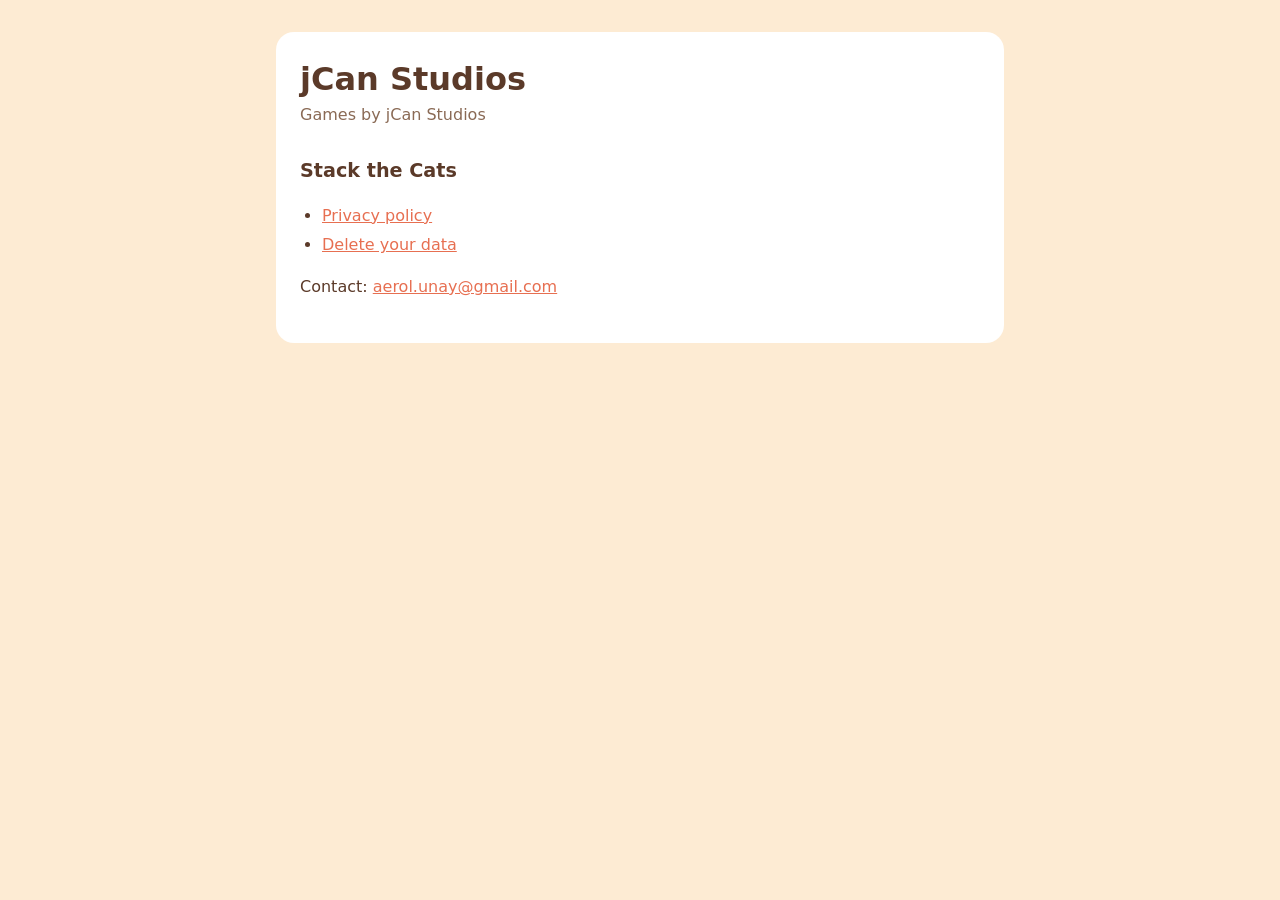
==== index.html @ b108751d "Stack the Cats privacy policy and data deletion pages" ====
<!doctype html>
<html lang="en">
<head>
  <meta charset="utf-8">
  <meta name="viewport" content="width=device-width, initial-scale=1">
  <title>jCan Studios</title>
  <link rel="stylesheet" href="stack-the-cats/style.css">
</head>
<body>
<main>
<div class="card">
  <h1>jCan Studios</h1>
  <p class="updated">Games by jCan Studios</p>
  <h2>Stack the Cats</h2>
  <ul>
    <li><a href="stack-the-cats/privacy.html">Privacy policy</a></li>
    <li><a href="stack-the-cats/delete-data.html">Delete your data</a></li>
  </ul>
  <p>Contact: <a href="mailto:aerol.unay@gmail.com">aerol.unay@gmail.com</a></p>
</div>
</main>
</body>
</html>
---- stack-the-cats/style.css ----
:root {
  --bg: #fdebd3;
  --card: #ffffff;
  --ink: #5b3a29;
  --muted: #8a6a55;
  --accent: #e76f51;
}

* {
  box-sizing: border-box;
}

body {
  margin: 0;
  background: var(--bg);
  color: var(--ink);
  font-family: system-ui, -apple-system, "Segoe UI", Roboto, sans-serif;
  line-height: 1.6;
}

main {
  max-width: 760px;
  margin: 0 auto;
  padding: 32px 16px 64px;
}

.card {
  background: var(--card);
  border-radius: 18px;
  padding: 28px 24px;
}

h1 {
  margin: 0 0 4px;
  font-size: 2rem;
  line-height: 1.2;
}

h2 {
  margin: 28px 0 8px;
  font-size: 1.2rem;
}

.updated {
  color: var(--muted);
  margin: 0 0 20px;
}

a {
  color: var(--accent);
}

ul {
  padding-left: 22px;
}

li {
  margin: 4px 0;
}

.note {
  background: var(--bg);
  border-radius: 12px;
  padding: 12px 16px;
}

footer {
  color: var(--muted);
  font-size: 0.9rem;
  text-align: center;
  margin-top: 24px;
}
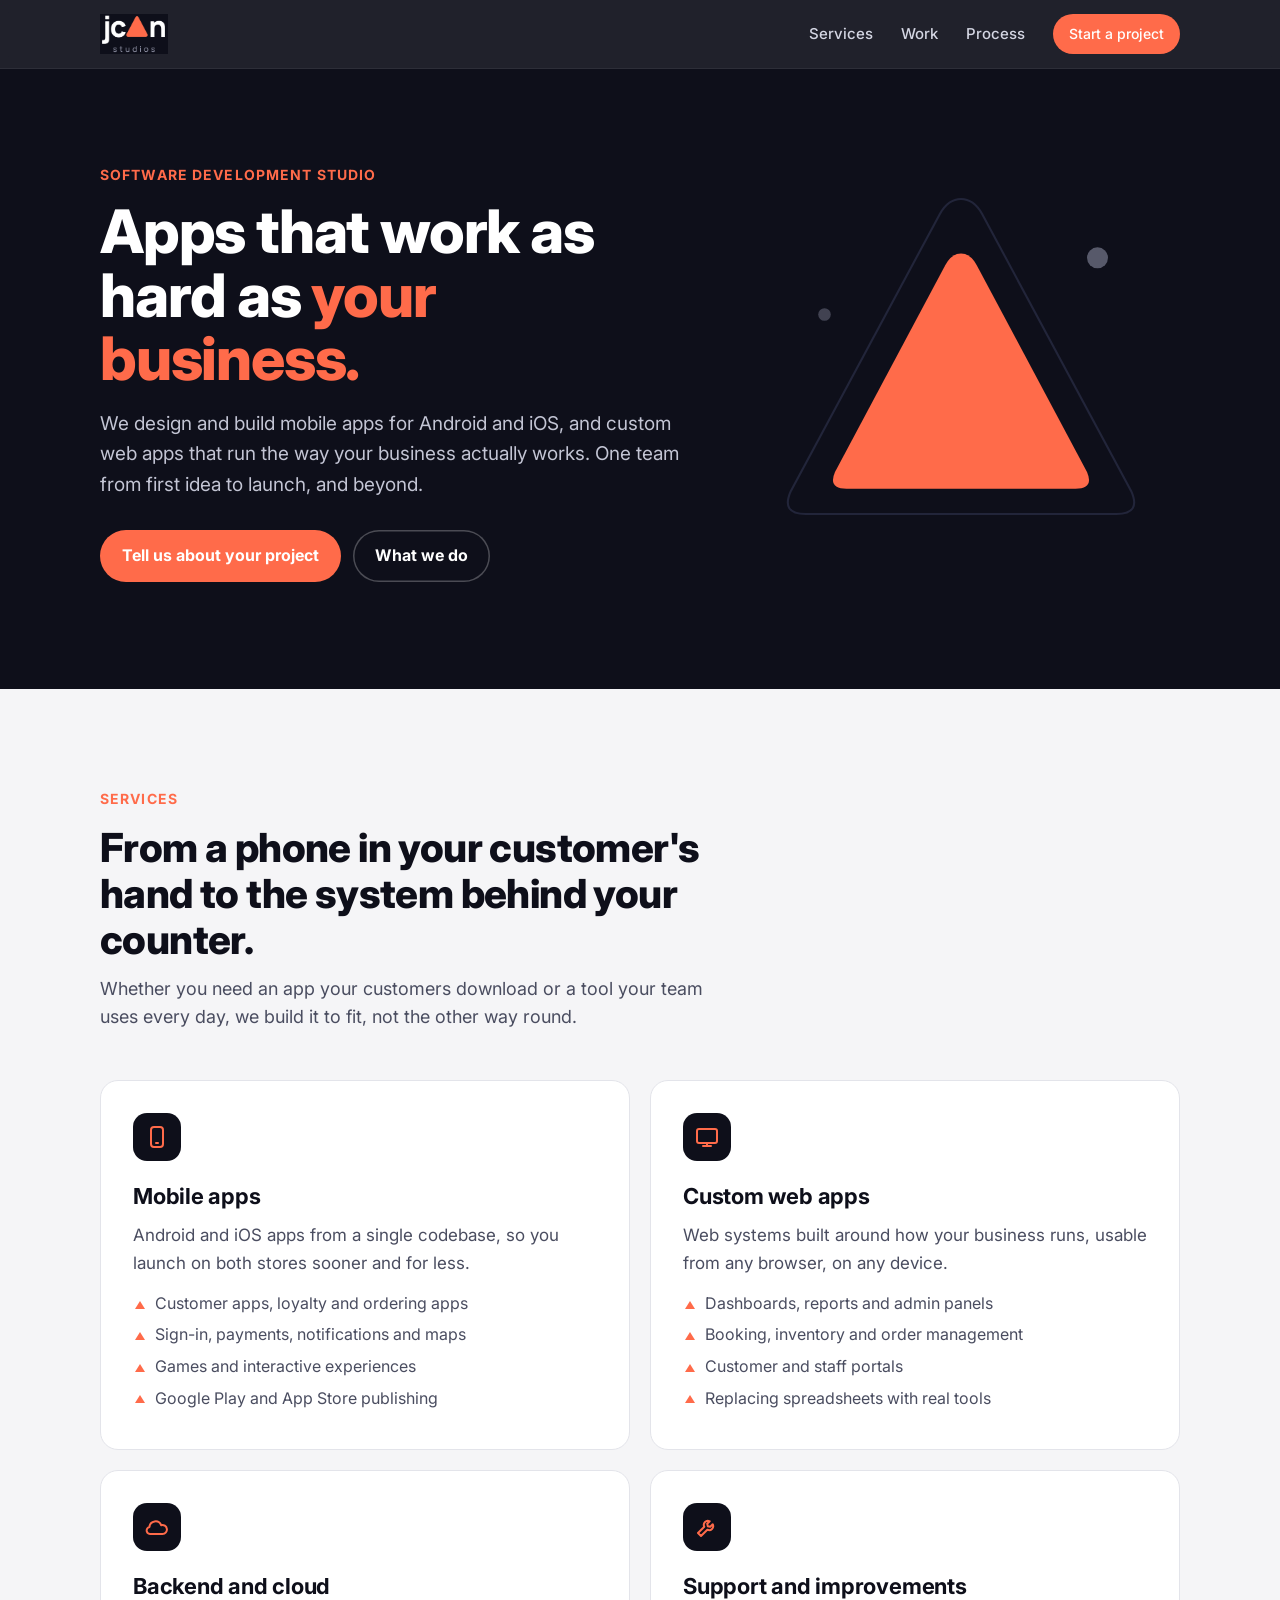
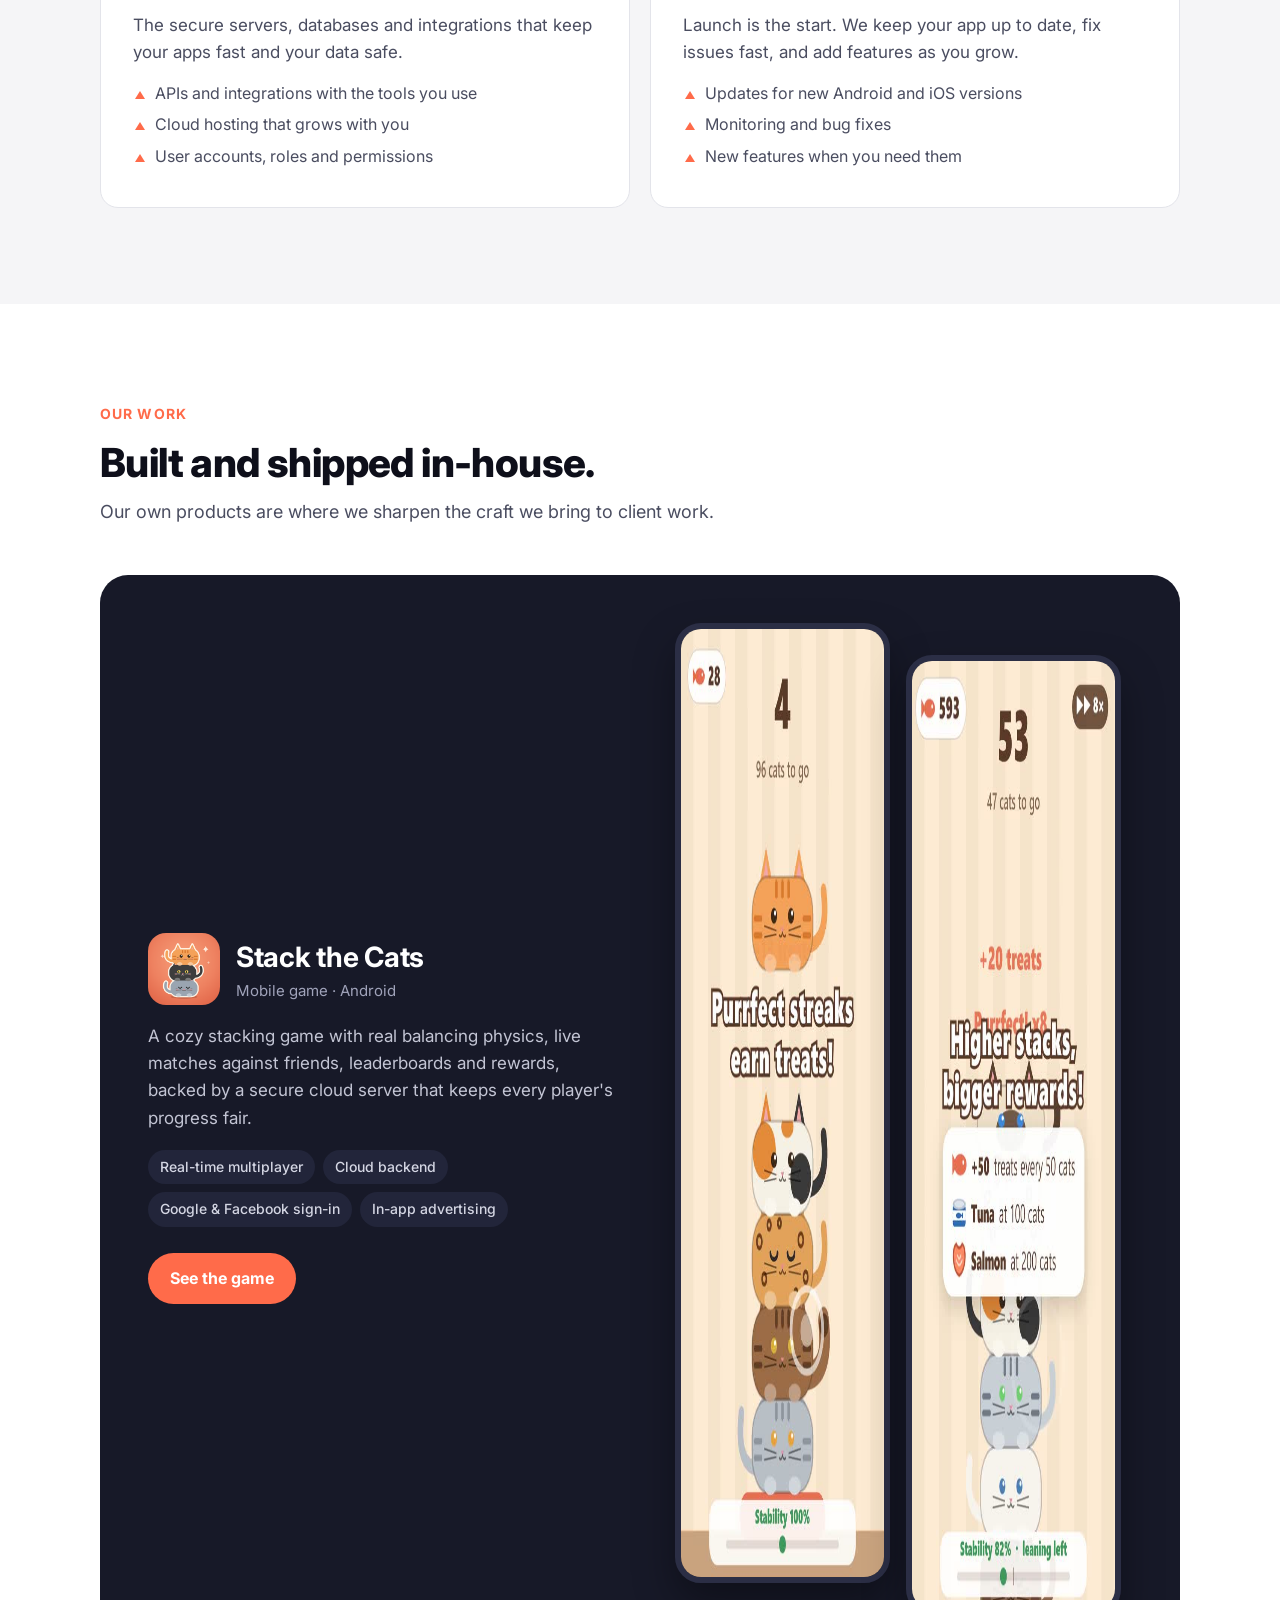
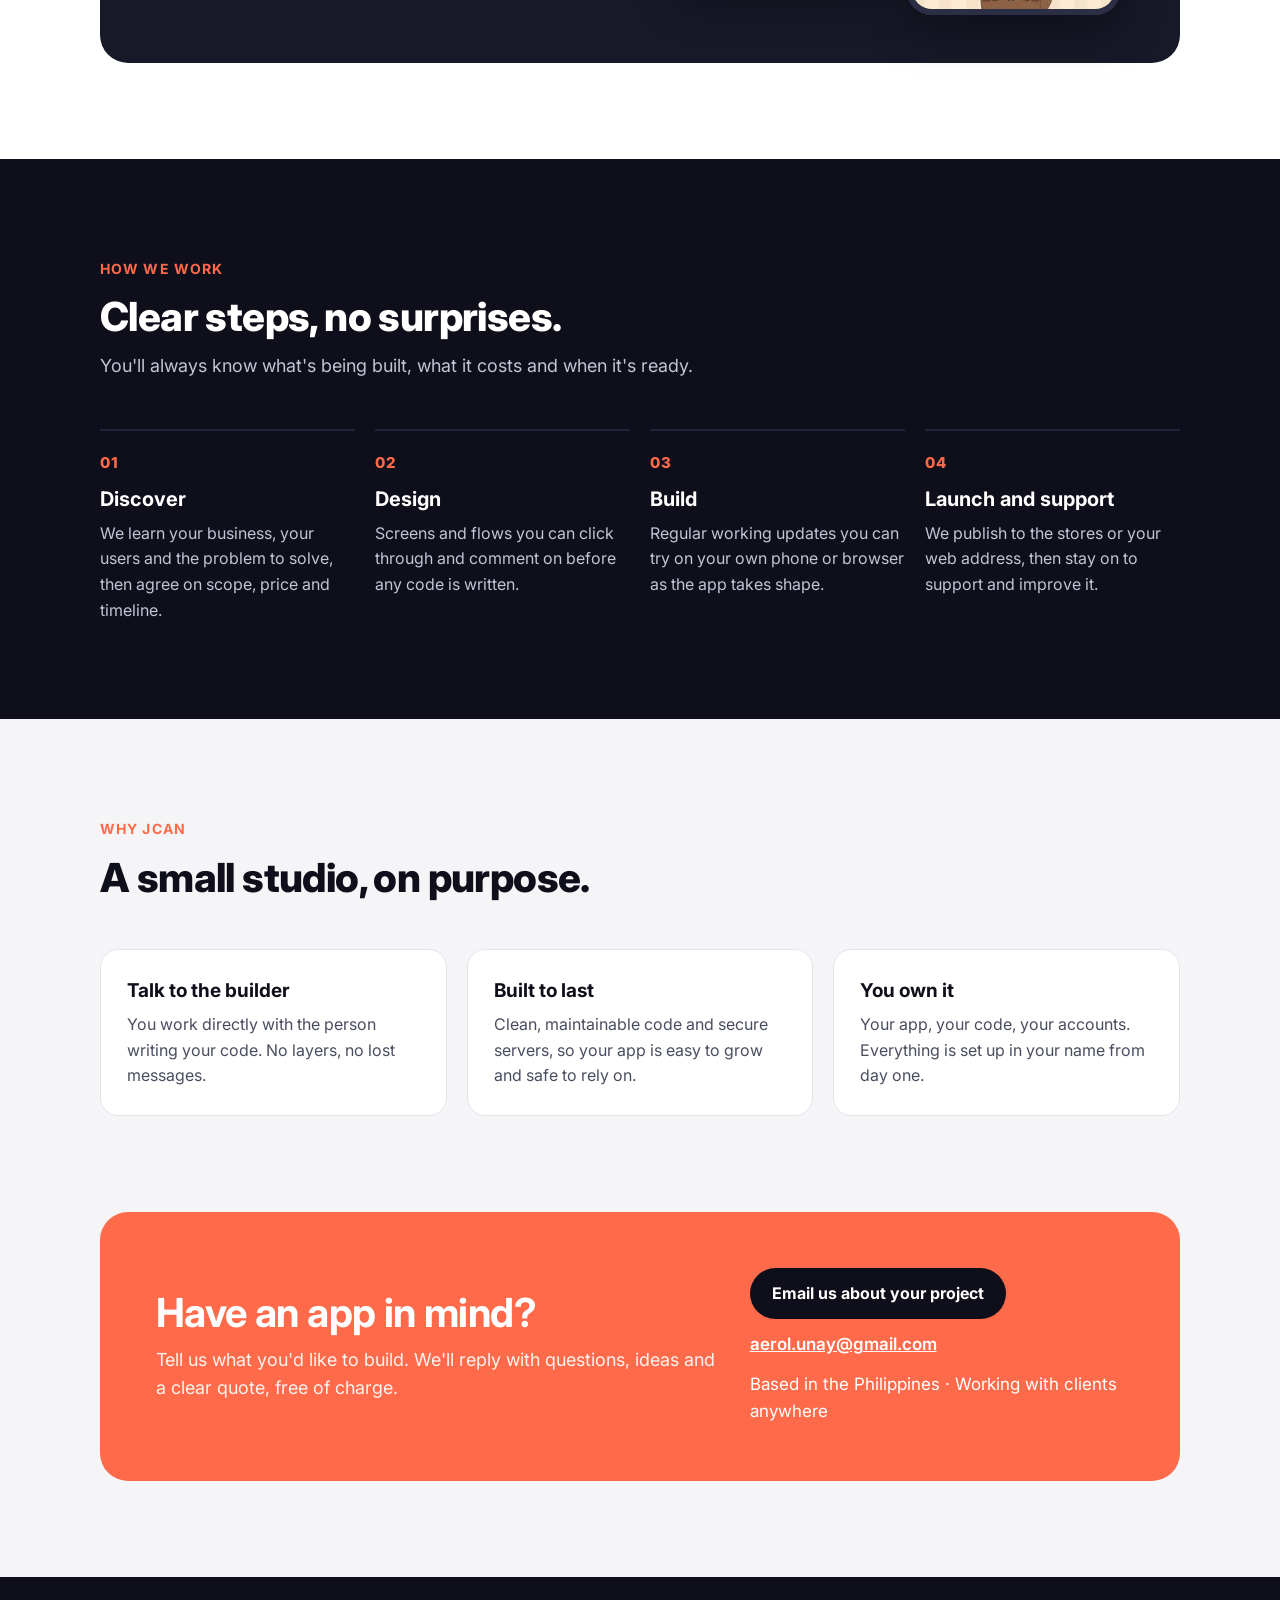
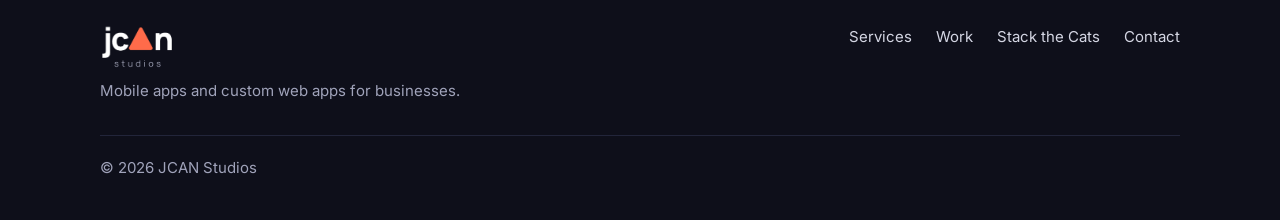
==== commit 5d40b612: "JCAN Studios website: home, Stack the Cats page, branding Company site for mobile apps and custom we" ====
--- a/index.html
+++ b/index.html
@@ -3,21 +3,205 @@
 <head>
   <meta charset="utf-8">
   <meta name="viewport" content="width=device-width, initial-scale=1">
-  <title>jCan Studios</title>
-  <link rel="stylesheet" href="stack-the-cats/style.css">
+  <title>JCAN Studios | Mobile apps and custom web apps for businesses</title>
+  <meta name="description" content="JCAN Studios builds mobile apps for Android and iOS and custom web apps for businesses: customer portals, dashboards, booking and internal tools. Based in the Philippines, working with clients anywhere.">
+  <meta name="theme-color" content="#0e0f1a">
+  <meta property="og:type" content="website">
+  <meta property="og:title" content="JCAN Studios">
+  <meta property="og:description" content="Mobile apps and custom web apps for businesses.">
+  <meta property="og:image" content="assets/og-image.png">
+  <link rel="icon" href="assets/favicon.svg" type="image/svg+xml">
+  <link rel="preconnect" href="https://fonts.googleapis.com">
+  <link rel="preconnect" href="https://fonts.gstatic.com" crossorigin>
+  <link href="https://fonts.googleapis.com/css2?family=Inter:wght@400;500;600;700;800&display=swap" rel="stylesheet">
+  <link rel="stylesheet" href="assets/site.css">
 </head>
 <body>
+
+<header class="site-header">
+  <div class="wrap">
+    <a class="brand" href="/" aria-label="JCAN Studios home"><img src="assets/logo-dark.png" alt="JCAN Studios" width="380" height="222"></a>
+    <nav class="nav">
+      <a href="#services">Services</a>
+      <a href="#work">Work</a>
+      <a href="#process">Process</a>
+      <a class="btn small" href="#contact">Start a project</a>
+    </nav>
+  </div>
+</header>
+
 <main>
-<div class="card">
-  <h1>jCan Studios</h1>
-  <p class="updated">Games by jCan Studios</p>
-  <h2>Stack the Cats</h2>
-  <ul>
-    <li><a href="stack-the-cats/privacy.html">Privacy policy</a></li>
-    <li><a href="stack-the-cats/delete-data.html">Delete your data</a></li>
-  </ul>
-  <p>Contact: <a href="mailto:aerol.unay@gmail.com">aerol.unay@gmail.com</a></p>
-</div>
+  <section class="hero" style="padding:0">
+    <div class="wrap">
+      <div>
+        <span class="eyebrow">Software development studio</span>
+        <h1>Apps that work as hard as <span class="accent">your business.</span></h1>
+        <p class="lead">We design and build mobile apps for Android and iOS, and custom web apps that run the way your business actually works. One team from first idea to launch, and beyond.</p>
+        <div class="actions">
+          <a class="btn" href="#contact">Tell us about your project</a>
+          <a class="btn ghost" href="#services">What we do</a>
+        </div>
+      </div>
+      <div class="hero-art" aria-hidden="true">
+        <svg viewBox="0 0 400 400">
+          <path d="M200 40 Q212 40 220 54 L362 318 Q372 340 348 340 L52 340 Q28 340 38 318 L180 54 Q188 40 200 40Z" fill="none" stroke="#22253a" stroke-width="2"/>
+          <path d="M200 92 Q209 92 215 103 L320 300 Q327 316 309 316 L91 316 Q73 316 80 300 L185 103 Q191 92 200 92Z" fill="#ff6b4a"/>
+          <circle cx="330" cy="96" r="10" fill="#a0a3ba" opacity=".5"/>
+          <circle cx="70" cy="150" r="6" fill="#a0a3ba" opacity=".35"/>
+        </svg>
+      </div>
+    </div>
+  </section>
+
+  <section id="services">
+    <div class="wrap">
+      <div class="section-head">
+        <span class="eyebrow">Services</span>
+        <h2>From a phone in your customer's hand to the system behind your counter.</h2>
+        <p>Whether you need an app your customers download or a tool your team uses every day, we build it to fit, not the other way round.</p>
+      </div>
+      <div class="services">
+        <article class="service">
+          <div class="icon"><svg viewBox="0 0 24 24" fill="none" stroke="#ff6b4a" stroke-width="2" stroke-linecap="round" stroke-linejoin="round"><rect x="6" y="2" width="12" height="20" rx="3"/><path d="M11 18h2"/></svg></div>
+          <h3>Mobile apps</h3>
+          <p>Android and iOS apps from a single codebase, so you launch on both stores sooner and for less.</p>
+          <ul>
+            <li>Customer apps, loyalty and ordering apps</li>
+            <li>Sign-in, payments, notifications and maps</li>
+            <li>Games and interactive experiences</li>
+            <li>Google Play and App Store publishing</li>
+          </ul>
+        </article>
+        <article class="service">
+          <div class="icon"><svg viewBox="0 0 24 24" fill="none" stroke="#ff6b4a" stroke-width="2" stroke-linecap="round" stroke-linejoin="round"><rect x="2" y="4" width="20" height="14" rx="2"/><path d="M8 21h8M12 18v3"/></svg></div>
+          <h3>Custom web apps</h3>
+          <p>Web systems built around how your business runs, usable from any browser, on any device.</p>
+          <ul>
+            <li>Dashboards, reports and admin panels</li>
+            <li>Booking, inventory and order management</li>
+            <li>Customer and staff portals</li>
+            <li>Replacing spreadsheets with real tools</li>
+          </ul>
+        </article>
+        <article class="service">
+          <div class="icon"><svg viewBox="0 0 24 24" fill="none" stroke="#ff6b4a" stroke-width="2" stroke-linecap="round" stroke-linejoin="round"><path d="M17.5 19a4.5 4.5 0 1 0-1.4-8.8A6 6 0 0 0 4.5 12 3.5 3.5 0 0 0 6 19z"/></svg></div>
+          <h3>Backend and cloud</h3>
+          <p>The secure servers, databases and integrations that keep your apps fast and your data safe.</p>
+          <ul>
+            <li>APIs and integrations with the tools you use</li>
+            <li>Cloud hosting that grows with you</li>
+            <li>User accounts, roles and permissions</li>
+          </ul>
+        </article>
+        <article class="service">
+          <div class="icon"><svg viewBox="0 0 24 24" fill="none" stroke="#ff6b4a" stroke-width="2" stroke-linecap="round" stroke-linejoin="round"><path d="M14.7 6.3a4 4 0 0 0-5.4 5.4L3 18l3 3 6.3-6.3a4 4 0 0 0 5.4-5.4l-2.5 2.5-2.4-.6-.6-2.4z"/></svg></div>
+          <h3>Support and improvements</h3>
+          <p>Launch is the start. We keep your app up to date, fix issues fast, and add features as you grow.</p>
+          <ul>
+            <li>Updates for new Android and iOS versions</li>
+            <li>Monitoring and bug fixes</li>
+            <li>New features when you need them</li>
+          </ul>
+        </article>
+      </div>
+    </div>
+  </section>
+
+  <section id="work" class="alt">
+    <div class="wrap">
+      <div class="section-head">
+        <span class="eyebrow">Our work</span>
+        <h2>Built and shipped in-house.</h2>
+        <p>Our own products are where we sharpen the craft we bring to client work.</p>
+      </div>
+      <div class="work">
+        <div>
+          <div class="app-head">
+            <img src="assets/stack-the-cats-icon.png" alt="" width="72" height="72">
+            <div>
+              <h3>Stack the Cats</h3>
+              <div class="tag">Mobile game · Android</div>
+            </div>
+          </div>
+          <p>A cozy stacking game with real balancing physics, live matches against friends, leaderboards and rewards, backed by a secure cloud server that keeps every player's progress fair.</p>
+          <ul class="chips">
+            <li>Real-time multiplayer</li>
+            <li>Cloud backend</li>
+            <li>Google &amp; Facebook sign-in</li>
+            <li>In-app advertising</li>
+          </ul>
+          <a class="btn" href="stack-the-cats/">See the game</a>
+        </div>
+        <div class="phones">
+          <img class="phone" src="assets/stack-the-cats-streak.jpg" alt="Stack the Cats: cats stacked in a tower with a Purrfect streak" width="540" height="960" loading="lazy">
+          <img class="phone" src="assets/stack-the-cats-play.jpg" alt="Stack the Cats: a tall tower and the rewards card" width="540" height="960" loading="lazy">
+        </div>
+      </div>
+    </div>
+  </section>
+
+  <section id="process" class="dark">
+    <div class="wrap">
+      <div class="section-head">
+        <span class="eyebrow">How we work</span>
+        <h2>Clear steps, no surprises.</h2>
+        <p>You'll always know what's being built, what it costs and when it's ready.</p>
+      </div>
+      <ol class="steps">
+        <li><h3>Discover</h3><p>We learn your business, your users and the problem to solve, then agree on scope, price and timeline.</p></li>
+        <li><h3>Design</h3><p>Screens and flows you can click through and comment on before any code is written.</p></li>
+        <li><h3>Build</h3><p>Regular working updates you can try on your own phone or browser as the app takes shape.</p></li>
+        <li><h3>Launch and support</h3><p>We publish to the stores or your web address, then stay on to support and improve it.</p></li>
+      </ol>
+    </div>
+  </section>
+
+  <section>
+    <div class="wrap">
+      <div class="section-head">
+        <span class="eyebrow">Why JCAN</span>
+        <h2>A small studio, on purpose.</h2>
+      </div>
+      <div class="why">
+        <div><h3>Talk to the builder</h3><p>You work directly with the person writing your code. No layers, no lost messages.</p></div>
+        <div><h3>Built to last</h3><p>Clean, maintainable code and secure servers, so your app is easy to grow and safe to rely on.</p></div>
+        <div><h3>You own it</h3><p>Your app, your code, your accounts. Everything is set up in your name from day one.</p></div>
+      </div>
+    </div>
+  </section>
+
+  <section id="contact" style="padding-top:0">
+    <div class="wrap">
+      <div class="contact">
+        <div>
+          <h2>Have an app in mind?</h2>
+          <p>Tell us what you'd like to build. We'll reply with questions, ideas and a clear quote, free of charge.</p>
+        </div>
+        <div class="details">
+          <a class="btn" href="mailto:aerol.unay@gmail.com?subject=New%20project%20for%20JCAN%20Studios">Email us about your project</a>
+          <a class="email" href="mailto:aerol.unay@gmail.com">aerol.unay@gmail.com</a>
+          <span>Based in the Philippines · Working with clients anywhere</span>
+        </div>
+      </div>
+    </div>
+  </section>
 </main>
+
+<footer class="site-footer">
+  <div class="wrap">
+    <div>
+      <img src="assets/logo-dark.png" alt="JCAN Studios" width="380" height="222">
+      <div>Mobile apps and custom web apps for businesses.</div>
+    </div>
+    <div class="links">
+      <a href="#services">Services</a>
+      <a href="#work">Work</a>
+      <a href="stack-the-cats/">Stack the Cats</a>
+      <a href="#contact">Contact</a>
+    </div>
+    <div class="fine">© <span id="year">2026</span> JCAN Studios</div>
+  </div>
+</footer>
+<script>document.getElementById('year').textContent = new Date().getFullYear();</script>
 </body>
 </html>
--- a/assets/site.css
+++ b/assets/site.css
@@ -0,0 +1,494 @@
+/* JCAN Studios: colours from the logo. */
+:root {
+  --navy: #0e0f1a;
+  --navy-2: #171928;
+  --navy-3: #22253a;
+  --coral: #ff6b4a;
+  --coral-dark: #e8552f;
+  --paper: #f5f5f7;
+  --white: #ffffff;
+  --ink: #0e0f1a;
+  --ink-2: #4a4d60;
+  --mist: #a0a3ba;
+  --line: #e3e4ea;
+  --radius: 18px;
+  --max: 1120px;
+}
+
+* { box-sizing: border-box; }
+
+html { scroll-behavior: smooth; }
+
+body {
+  margin: 0;
+  background: var(--paper);
+  color: var(--ink);
+  font-family: "Inter", system-ui, -apple-system, "Segoe UI", Roboto, Arial, sans-serif;
+  font-size: 17px;
+  line-height: 1.6;
+  -webkit-font-smoothing: antialiased;
+}
+
+img { max-width: 100%; display: block; }
+
+a { color: var(--coral-dark); }
+
+.wrap {
+  max-width: var(--max);
+  margin: 0 auto;
+  padding: 0 20px;
+}
+
+/* ---------- Header ---------- */
+.site-header {
+  position: sticky;
+  top: 0;
+  z-index: 10;
+  background: rgba(14, 15, 26, 0.92);
+  backdrop-filter: blur(10px);
+  -webkit-backdrop-filter: blur(10px);
+  border-bottom: 1px solid rgba(255, 255, 255, 0.06);
+}
+
+.site-header .wrap {
+  display: flex;
+  align-items: center;
+  justify-content: space-between;
+  gap: 16px;
+  height: 68px;
+}
+
+.brand img { height: 40px; width: auto; }
+
+.nav {
+  display: flex;
+  align-items: center;
+  gap: 28px;
+}
+
+.nav a {
+  color: #d4d6e3;
+  text-decoration: none;
+  font-size: 15px;
+  font-weight: 500;
+}
+
+.nav a:hover { color: var(--white); }
+
+.btn {
+  display: inline-flex;
+  align-items: center;
+  justify-content: center;
+  gap: 8px;
+  padding: 13px 22px;
+  border-radius: 999px;
+  background: var(--coral);
+  color: var(--white);
+  font-weight: 700;
+  font-size: 16px;
+  text-decoration: none;
+  border: 0;
+  transition: background 0.15s, transform 0.15s;
+}
+
+.btn:hover { background: var(--coral-dark); transform: translateY(-1px); }
+
+.btn.small { padding: 9px 16px; font-size: 14px; }
+
+.nav .btn { color: var(--white); }
+
+.btn.ghost {
+  background: transparent;
+  color: var(--white);
+  box-shadow: inset 0 0 0 1.5px rgba(255, 255, 255, 0.25);
+}
+
+.btn.ghost:hover { background: rgba(255, 255, 255, 0.06); }
+
+@media (max-width: 760px) {
+  .nav a:not(.btn) { display: none; }
+}
+
+/* ---------- Hero ---------- */
+.hero {
+  background: var(--navy);
+  color: var(--white);
+  overflow: hidden;
+  position: relative;
+}
+
+.hero .wrap {
+  display: grid;
+  grid-template-columns: 1.15fr 0.85fr;
+  gap: 48px;
+  align-items: center;
+  padding-top: 88px;
+  padding-bottom: 104px;
+}
+
+.eyebrow {
+  display: inline-block;
+  color: var(--coral);
+  font-weight: 700;
+  font-size: 14px;
+  letter-spacing: 0.08em;
+  text-transform: uppercase;
+  margin-bottom: 14px;
+}
+
+.hero h1 {
+  margin: 0 0 18px;
+  font-size: clamp(36px, 5.4vw, 60px);
+  line-height: 1.06;
+  letter-spacing: -0.02em;
+  font-weight: 800;
+}
+
+.hero h1 .accent { color: var(--coral); }
+
+.hero p.lead {
+  margin: 0 0 30px;
+  color: #c3c5d4;
+  font-size: 19px;
+  max-width: 34em;
+}
+
+.hero .actions { display: flex; flex-wrap: wrap; gap: 12px; }
+
+/* The logo's triangle, as a big quiet shape behind the hero. */
+.hero-art {
+  position: relative;
+  aspect-ratio: 1;
+  max-width: 420px;
+  width: 100%;
+  justify-self: center;
+}
+
+.hero-art svg { width: 100%; height: 100%; overflow: visible; }
+
+@media (max-width: 860px) {
+  .hero .wrap { grid-template-columns: 1fr; padding-top: 56px; padding-bottom: 64px; }
+  .hero-art { max-width: 260px; order: -1; justify-self: start; }
+}
+
+/* ---------- Sections ---------- */
+section { padding: 96px 0; }
+
+section.alt { background: var(--white); }
+
+section.dark { background: var(--navy); color: var(--white); }
+
+.section-head { max-width: 640px; margin-bottom: 48px; }
+
+.section-head h2 {
+  margin: 0 0 12px;
+  font-size: clamp(28px, 3.6vw, 40px);
+  line-height: 1.15;
+  letter-spacing: -0.015em;
+  font-weight: 800;
+}
+
+.section-head p { margin: 0; color: var(--ink-2); font-size: 18px; }
+
+section.dark .section-head p { color: #c3c5d4; }
+
+@media (max-width: 760px) {
+  section { padding: 64px 0; }
+  .section-head { margin-bottom: 32px; }
+}
+
+/* ---------- Services ---------- */
+.services {
+  display: grid;
+  grid-template-columns: repeat(2, 1fr);
+  gap: 20px;
+}
+
+.service {
+  background: var(--white);
+  border: 1px solid var(--line);
+  border-radius: var(--radius);
+  padding: 32px;
+}
+
+section.alt .service { background: var(--paper); border-color: transparent; }
+
+.service .icon {
+  width: 48px;
+  height: 48px;
+  border-radius: 14px;
+  background: var(--navy);
+  display: grid;
+  place-items: center;
+  margin-bottom: 18px;
+}
+
+.service .icon svg { width: 24px; height: 24px; }
+
+.service h3 { margin: 0 0 8px; font-size: 22px; letter-spacing: -0.01em; }
+
+.service p { margin: 0 0 14px; color: var(--ink-2); }
+
+.service ul { margin: 0; padding: 0; list-style: none; }
+
+.service li {
+  position: relative;
+  padding-left: 22px;
+  margin: 6px 0;
+  color: var(--ink-2);
+  font-size: 16px;
+}
+
+.service li::before {
+  content: "";
+  position: absolute;
+  left: 2px;
+  top: 0.62em;
+  width: 0;
+  height: 0;
+  border-left: 5px solid transparent;
+  border-right: 5px solid transparent;
+  border-bottom: 8px solid var(--coral);
+}
+
+@media (max-width: 760px) {
+  .services { grid-template-columns: 1fr; }
+  .service { padding: 24px; }
+}
+
+/* ---------- Work ---------- */
+.work {
+  display: grid;
+  grid-template-columns: 1fr 1fr;
+  gap: 48px;
+  align-items: center;
+  background: var(--navy-2);
+  border-radius: 28px;
+  padding: 48px;
+  color: var(--white);
+}
+
+.work .app-head { display: flex; align-items: center; gap: 16px; margin-bottom: 18px; }
+
+.work .app-head img { width: 72px; height: 72px; border-radius: 18px; }
+
+.work h3 { margin: 0; font-size: 28px; letter-spacing: -0.01em; }
+
+.work .tag { color: var(--mist); font-size: 15px; }
+
+.work p { color: #c3c5d4; margin: 0 0 18px; }
+
+.chips { display: flex; flex-wrap: wrap; gap: 8px; margin: 0 0 26px; padding: 0; list-style: none; }
+
+.chips li {
+  background: var(--navy-3);
+  color: #d4d6e3;
+  border-radius: 999px;
+  padding: 6px 12px;
+  font-size: 14px;
+  font-weight: 500;
+}
+
+.phones { display: flex; gap: 16px; justify-content: center; padding-bottom: 32px; }
+
+.phone {
+  width: 46%;
+  max-width: 230px;
+  border-radius: 26px;
+  border: 6px solid #2b2e45;
+  overflow: hidden;
+  box-shadow: 0 20px 40px rgba(0, 0, 0, 0.35);
+}
+
+.phone:nth-child(2) { transform: translateY(32px); }
+
+@media (max-width: 860px) {
+  .work { grid-template-columns: 1fr; padding: 28px; gap: 32px; }
+  .phone:nth-child(2) { transform: translateY(20px); }
+}
+
+/* ---------- Process ---------- */
+.steps {
+  display: grid;
+  grid-template-columns: repeat(4, 1fr);
+  gap: 20px;
+  counter-reset: step;
+  padding: 0;
+  margin: 0;
+  list-style: none;
+}
+
+.steps li {
+  counter-increment: step;
+  border-top: 2px solid var(--navy-3);
+  padding-top: 20px;
+}
+
+.steps li::before {
+  content: "0" counter(step);
+  display: block;
+  color: var(--coral);
+  font-weight: 800;
+  font-size: 15px;
+  letter-spacing: 0.06em;
+  margin-bottom: 8px;
+}
+
+.steps h3 { margin: 0 0 6px; font-size: 20px; }
+
+.steps p { margin: 0; color: #c3c5d4; font-size: 16px; }
+
+@media (max-width: 860px) {
+  .steps { grid-template-columns: 1fr 1fr; gap: 28px; }
+}
+
+@media (max-width: 520px) {
+  .steps { grid-template-columns: 1fr; }
+}
+
+/* ---------- Why ---------- */
+.why {
+  display: grid;
+  grid-template-columns: repeat(3, 1fr);
+  gap: 20px;
+}
+
+.why div {
+  background: var(--white);
+  border: 1px solid var(--line);
+  border-radius: var(--radius);
+  padding: 26px;
+}
+
+.why h3 { margin: 0 0 6px; font-size: 19px; }
+
+.why p { margin: 0; color: var(--ink-2); font-size: 16px; }
+
+@media (max-width: 860px) {
+  .why { grid-template-columns: 1fr; }
+}
+
+/* ---------- Contact ---------- */
+.contact {
+  background: var(--coral);
+  color: var(--white);
+  border-radius: 28px;
+  padding: 56px;
+  display: grid;
+  grid-template-columns: 1.2fr 0.8fr;
+  gap: 32px;
+  align-items: center;
+}
+
+.contact h2 {
+  margin: 0 0 10px;
+  font-size: clamp(28px, 3.6vw, 40px);
+  line-height: 1.15;
+  letter-spacing: -0.015em;
+}
+
+.contact p { margin: 0; font-size: 18px; color: #fff3ef; }
+
+.contact .details { display: flex; flex-direction: column; gap: 12px; align-items: flex-start; }
+
+.contact .btn { background: var(--navy); }
+
+.contact .btn:hover { background: var(--navy-3); }
+
+.contact .email { color: var(--white); font-weight: 600; word-break: break-all; }
+
+@media (max-width: 760px) {
+  .contact { grid-template-columns: 1fr; padding: 32px 24px; }
+}
+
+/* ---------- Footer ---------- */
+.site-footer {
+  background: var(--navy);
+  color: var(--mist);
+  padding: 48px 0 40px;
+  font-size: 15px;
+}
+
+.site-footer .wrap {
+  display: flex;
+  flex-wrap: wrap;
+  justify-content: space-between;
+  gap: 24px;
+  align-items: flex-start;
+}
+
+.site-footer img { height: 44px; width: auto; margin-bottom: 10px; }
+
+.site-footer a { color: #d4d6e3; text-decoration: none; }
+
+.site-footer a:hover { color: var(--white); }
+
+.site-footer .links { display: flex; flex-wrap: wrap; gap: 8px 24px; }
+
+.site-footer .fine { width: 100%; border-top: 1px solid var(--navy-3); padding-top: 20px; margin-top: 8px; }
+
+/* ---------- Product page (Stack the Cats) ---------- */
+.product-hero { background: #fdebd3; color: #5b3a29; }
+
+.product-hero .wrap {
+  display: grid;
+  grid-template-columns: 1.1fr 0.9fr;
+  gap: 48px;
+  align-items: center;
+  padding-top: 72px;
+  padding-bottom: 72px;
+}
+
+.product-hero .app-icon { width: 96px; height: 96px; border-radius: 24px; box-shadow: 0 8px 20px rgba(91, 58, 41, 0.2); margin-bottom: 20px; }
+
+.product-hero h1 { margin: 0 0 12px; font-size: clamp(36px, 5vw, 54px); line-height: 1.05; letter-spacing: -0.02em; }
+
+.product-hero p.lead { margin: 0 0 24px; font-size: 19px; color: #7a5a46; }
+
+.product-hero .btn { background: #e76f51; }
+
+.product-hero .btn:hover { background: #cf5a3d; }
+
+.product-hero .note { margin-top: 12px; font-size: 14px; color: #8a6a55; }
+
+.product-hero .phones .phone { border-color: #ffffff; box-shadow: 0 20px 40px rgba(91, 58, 41, 0.25); }
+
+@media (max-width: 860px) {
+  .product-hero .wrap { grid-template-columns: 1fr; padding-top: 48px; padding-bottom: 64px; }
+}
+
+.features {
+  display: grid;
+  grid-template-columns: repeat(3, 1fr);
+  gap: 20px;
+}
+
+.features div { background: var(--white); border-radius: var(--radius); padding: 24px; border: 1px solid var(--line); }
+
+.features h3 { margin: 0 0 6px; font-size: 18px; }
+
+.features p { margin: 0; color: var(--ink-2); font-size: 16px; }
+
+@media (max-width: 860px) {
+  .features { grid-template-columns: 1fr; }
+}
+
+.legal-links { display: flex; flex-wrap: wrap; gap: 12px; }
+
+.legal-links a {
+  background: var(--white);
+  border: 1px solid var(--line);
+  border-radius: 999px;
+  padding: 10px 18px;
+  text-decoration: none;
+  color: var(--ink);
+  font-weight: 600;
+  font-size: 15px;
+}
+
+/* ---------- 404 ---------- */
+.lost { min-height: 70vh; display: grid; place-items: center; text-align: center; background: var(--navy); color: var(--white); padding: 64px 20px; }
+
+.lost h1 { font-size: 72px; margin: 0; color: var(--coral); }
+
+.lost p { color: #c3c5d4; margin: 8px 0 28px; }
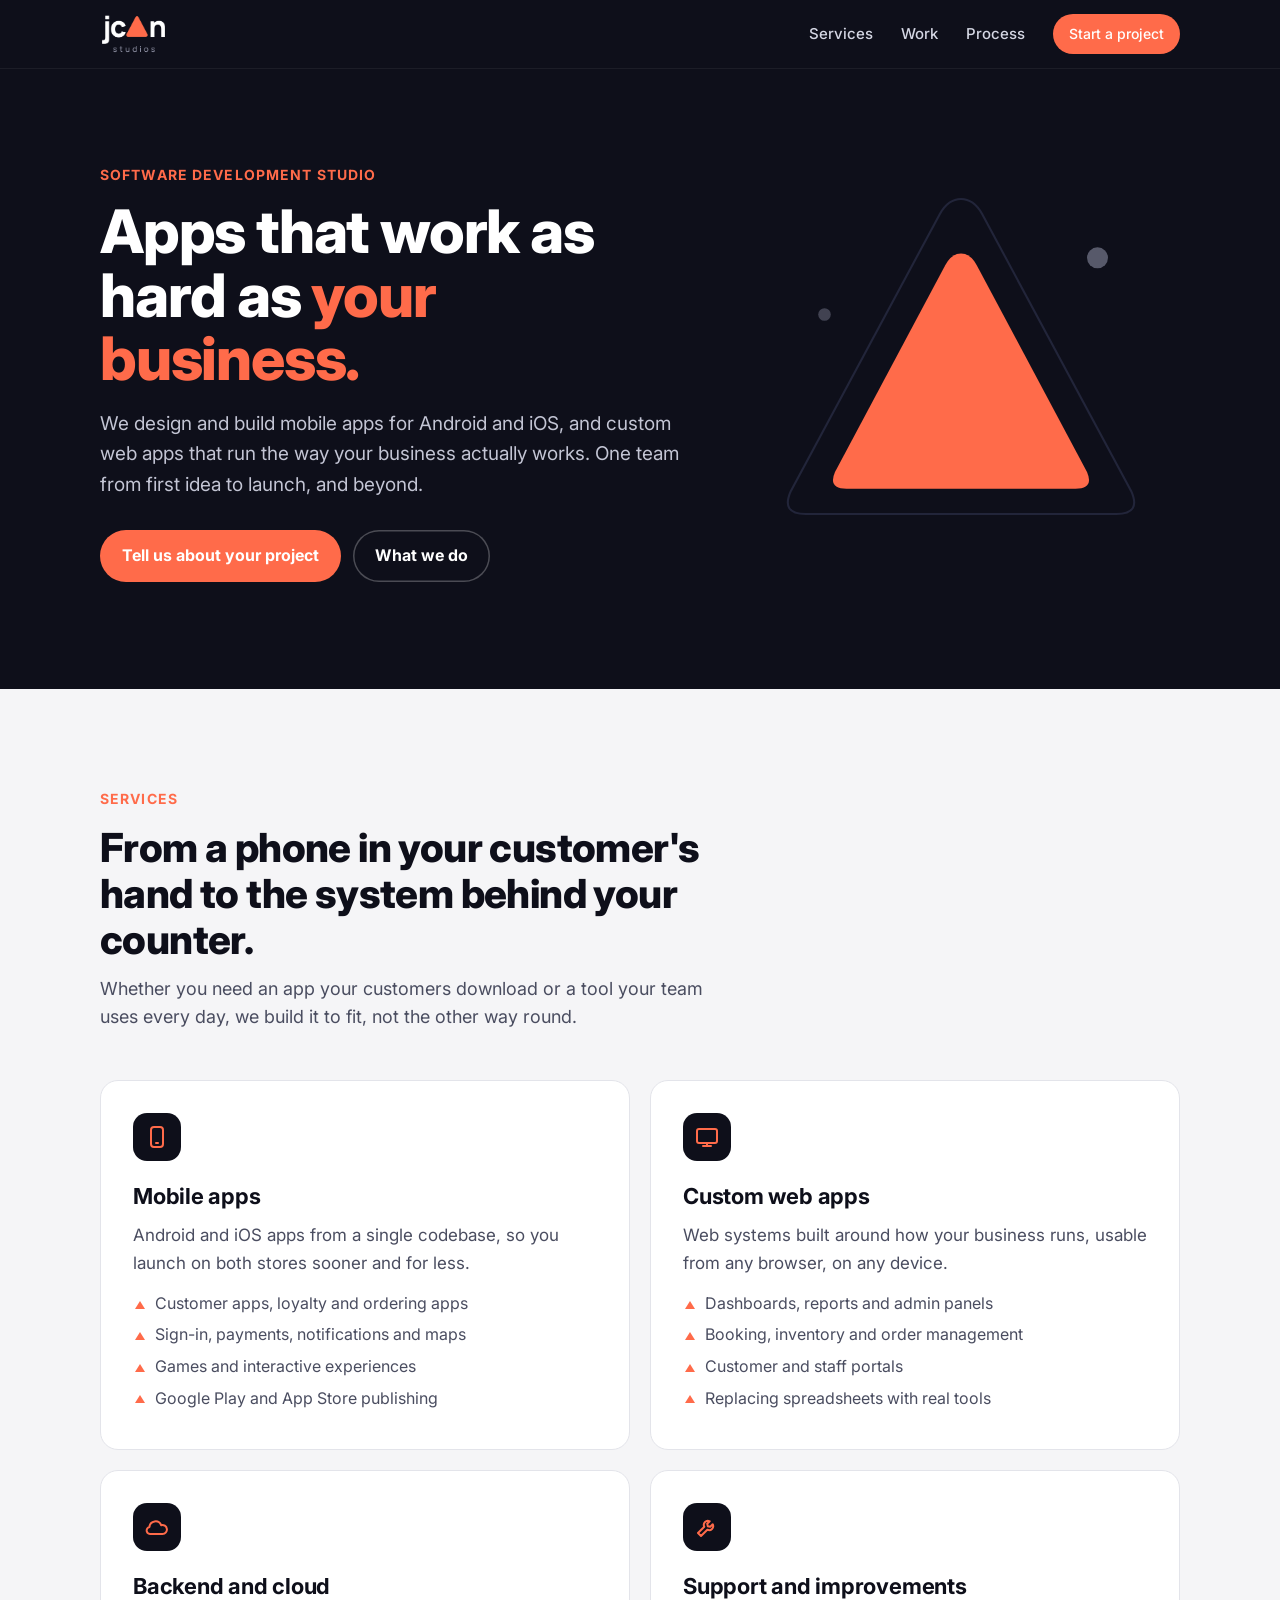
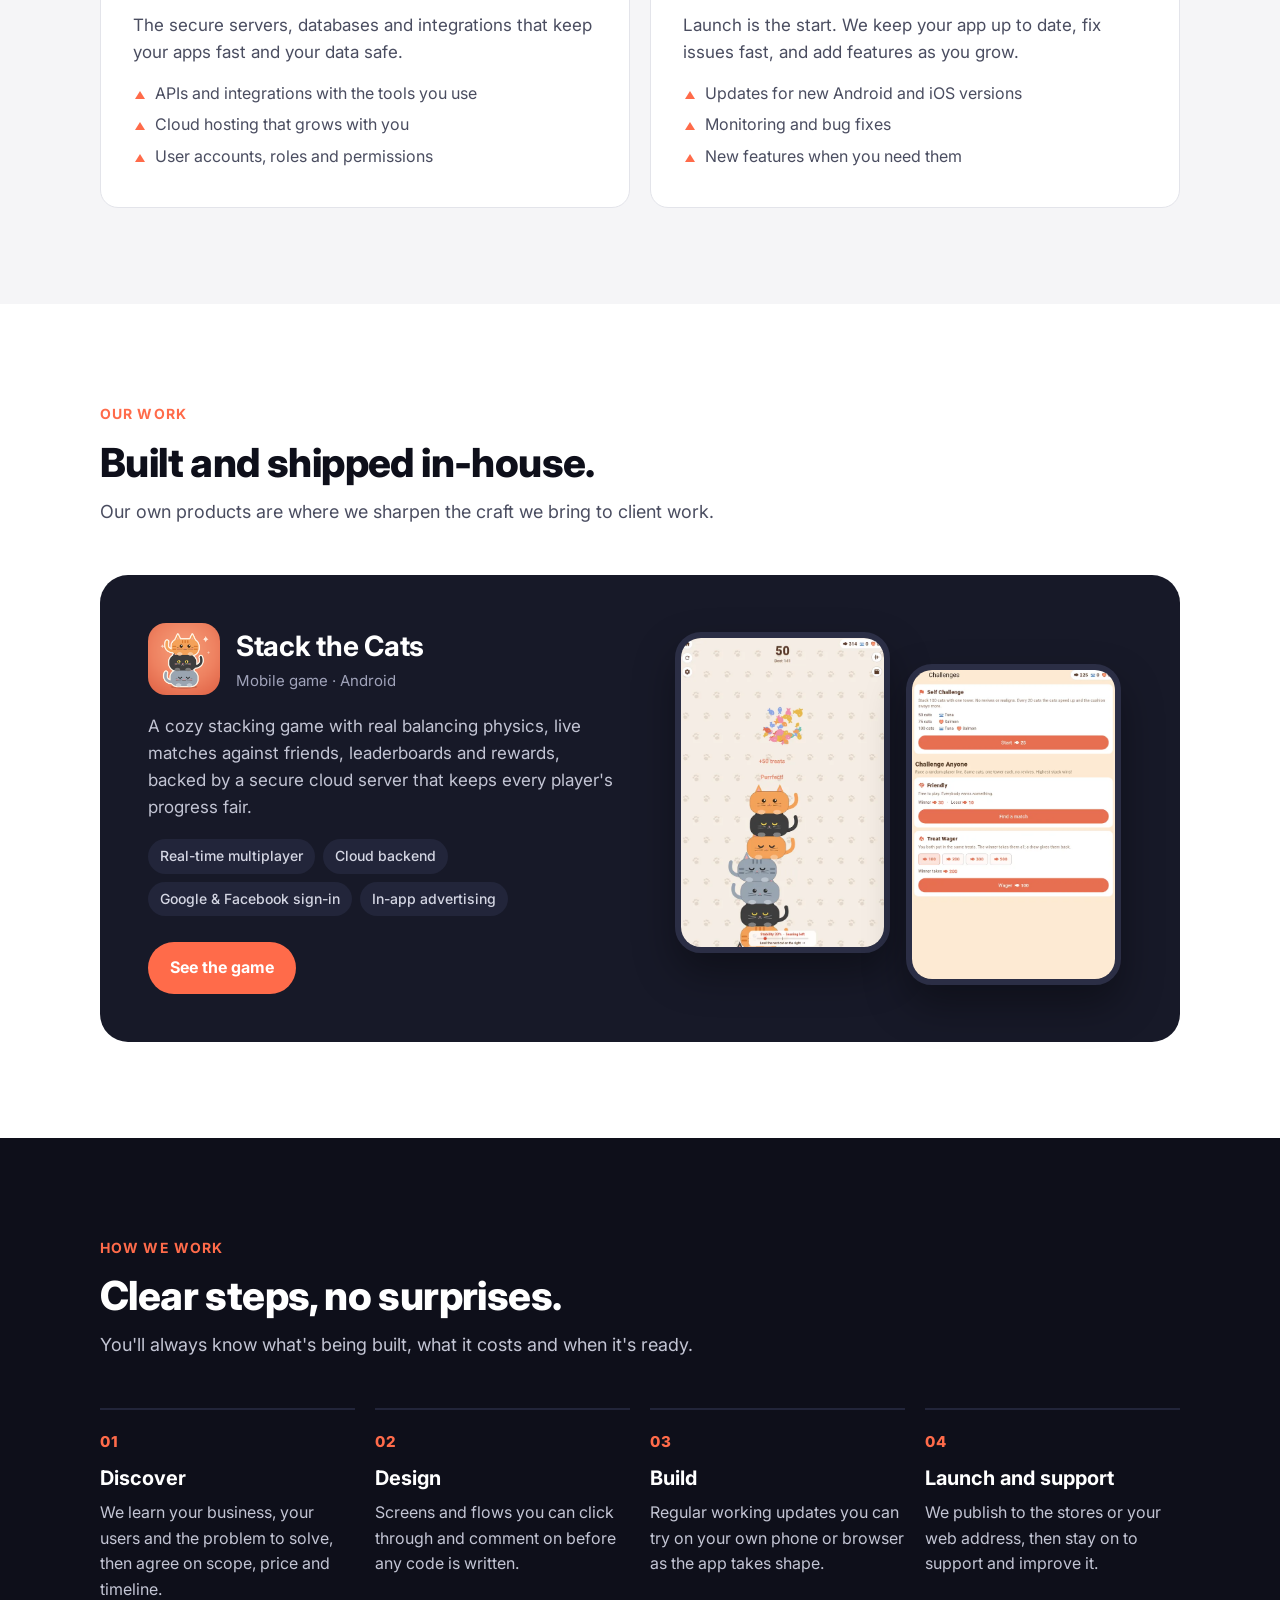
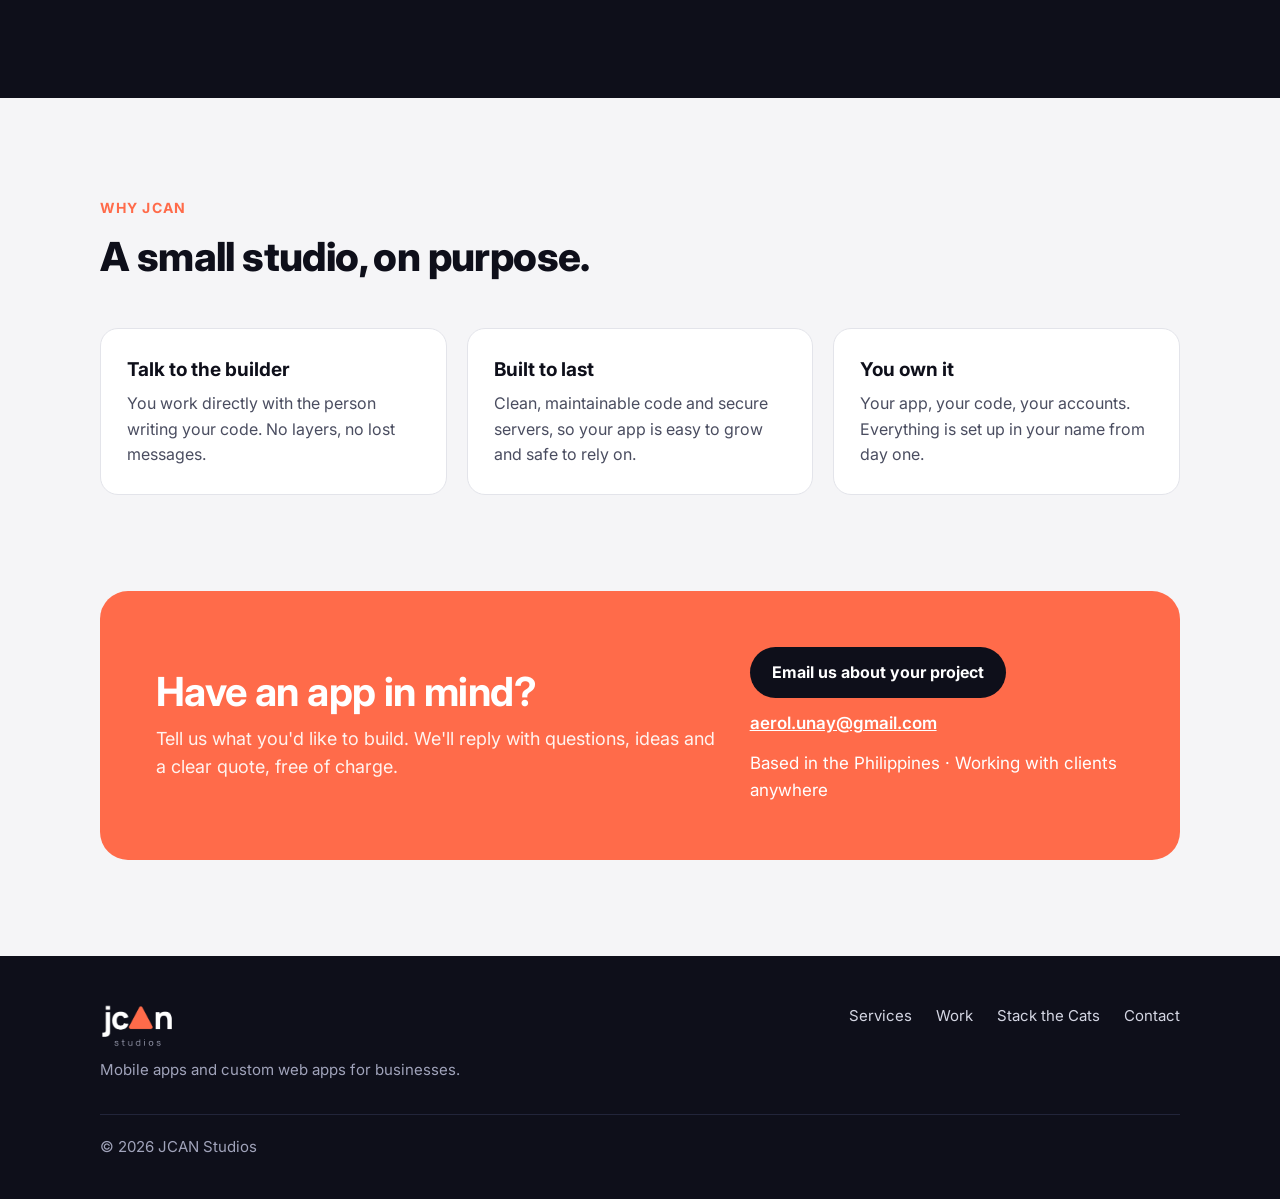
==== commit c98af49e: "Fix Stack the Cats screenshots and mobile layout Use the real Play Store screenshots instead of the " ====
--- a/index.html
+++ b/index.html
@@ -9,7 +9,7 @@
   <meta property="og:type" content="website">
   <meta property="og:title" content="JCAN Studios">
   <meta property="og:description" content="Mobile apps and custom web apps for businesses.">
-  <meta property="og:image" content="assets/og-image.png">
+  <meta property="og:image" content="https://jcanstudios.github.io/assets/og-image.png">
   <link rel="icon" href="assets/favicon.svg" type="image/svg+xml">
   <link rel="preconnect" href="https://fonts.googleapis.com">
   <link rel="preconnect" href="https://fonts.gstatic.com" crossorigin>
@@ -133,8 +133,8 @@
           <a class="btn" href="stack-the-cats/">See the game</a>
         </div>
         <div class="phones">
-          <img class="phone" src="assets/stack-the-cats-streak.jpg" alt="Stack the Cats: cats stacked in a tower with a Purrfect streak" width="540" height="960" loading="lazy">
-          <img class="phone" src="assets/stack-the-cats-play.jpg" alt="Stack the Cats: a tall tower and the rewards card" width="540" height="960" loading="lazy">
+          <img class="phone" src="assets/stc-gameplay.webp" alt="Stack the Cats: a 50-cat tower earning treats" width="600" height="895" loading="lazy">
+          <img class="phone" src="assets/stc-challenges.webp" alt="Stack the Cats: live challenges and treat wagers" width="600" height="895" loading="lazy">
         </div>
       </div>
     </div>
--- a/assets/site.css
+++ b/assets/site.css
@@ -29,7 +29,7 @@
   -webkit-font-smoothing: antialiased;
 }
 
-img { max-width: 100%; display: block; }
+img { max-width: 100%; height: auto; display: block; }
 
 a { color: var(--coral-dark); }
 
@@ -44,9 +44,7 @@
   position: sticky;
   top: 0;
   z-index: 10;
-  background: rgba(14, 15, 26, 0.92);
-  backdrop-filter: blur(10px);
-  -webkit-backdrop-filter: blur(10px);
+  background: var(--navy);
   border-bottom: 1px solid rgba(255, 255, 255, 0.06);
 }
 
@@ -119,7 +117,7 @@
 
 .hero .wrap {
   display: grid;
-  grid-template-columns: 1.15fr 0.85fr;
+  grid-template-columns: minmax(0, 1.15fr) minmax(0, 0.85fr);
   gap: 48px;
   align-items: center;
   padding-top: 88px;
@@ -167,7 +165,7 @@
 .hero-art svg { width: 100%; height: 100%; overflow: visible; }
 
 @media (max-width: 860px) {
-  .hero .wrap { grid-template-columns: 1fr; padding-top: 56px; padding-bottom: 64px; }
+  .hero .wrap { grid-template-columns: minmax(0, 1fr); padding-top: 56px; padding-bottom: 64px; }
   .hero-art { max-width: 260px; order: -1; justify-self: start; }
 }
 
@@ -259,7 +257,7 @@
 /* ---------- Work ---------- */
 .work {
   display: grid;
-  grid-template-columns: 1fr 1fr;
+  grid-template-columns: minmax(0, 1fr) minmax(0, 1fr);
   gap: 48px;
   align-items: center;
   background: var(--navy-2);
@@ -293,7 +291,10 @@
 
 .phone {
   width: 46%;
-  max-width: 230px;
+  max-width: 240px;
+  aspect-ratio: 600 / 895;
+  object-fit: cover;
+  background: #f5ece3;
   border-radius: 26px;
   border: 6px solid #2b2e45;
   overflow: hidden;
@@ -303,7 +304,7 @@
 .phone:nth-child(2) { transform: translateY(32px); }
 
 @media (max-width: 860px) {
-  .work { grid-template-columns: 1fr; padding: 28px; gap: 32px; }
+  .work { grid-template-columns: minmax(0, 1fr); padding: 28px; gap: 32px; }
   .phone:nth-child(2) { transform: translateY(20px); }
 }
 
@@ -432,7 +433,7 @@
 
 .product-hero .wrap {
   display: grid;
-  grid-template-columns: 1.1fr 0.9fr;
+  grid-template-columns: minmax(0, 1.1fr) minmax(0, 0.9fr);
   gap: 48px;
   align-items: center;
   padding-top: 72px;
@@ -454,7 +455,7 @@
 .product-hero .phones .phone { border-color: #ffffff; box-shadow: 0 20px 40px rgba(91, 58, 41, 0.25); }
 
 @media (max-width: 860px) {
-  .product-hero .wrap { grid-template-columns: 1fr; padding-top: 48px; padding-bottom: 64px; }
+  .product-hero .wrap { grid-template-columns: minmax(0, 1fr); padding-top: 48px; padding-bottom: 64px; }
 }
 
 .features {
@@ -471,6 +472,32 @@
 
 @media (max-width: 860px) {
   .features { grid-template-columns: 1fr; }
+}
+
+/* Screenshot strip: swipe on phones, a row on desktop. */
+.shots {
+  display: grid;
+  grid-auto-flow: column;
+  grid-auto-columns: minmax(200px, 1fr);
+  gap: 16px;
+  overflow-x: auto;
+  scroll-snap-type: x mandatory;
+  padding: 4px 4px 16px;
+  margin: 0 -4px;
+  -webkit-overflow-scrolling: touch;
+}
+
+.shots img {
+  width: 100%;
+  aspect-ratio: 600 / 895;
+  border-radius: 20px;
+  border: 1px solid var(--line);
+  box-shadow: 0 10px 24px rgba(91, 58, 41, 0.12);
+  scroll-snap-align: start;
+}
+
+@media (max-width: 760px) {
+  .shots { grid-auto-columns: 62%; }
 }
 
 .legal-links { display: flex; flex-wrap: wrap; gap: 12px; }
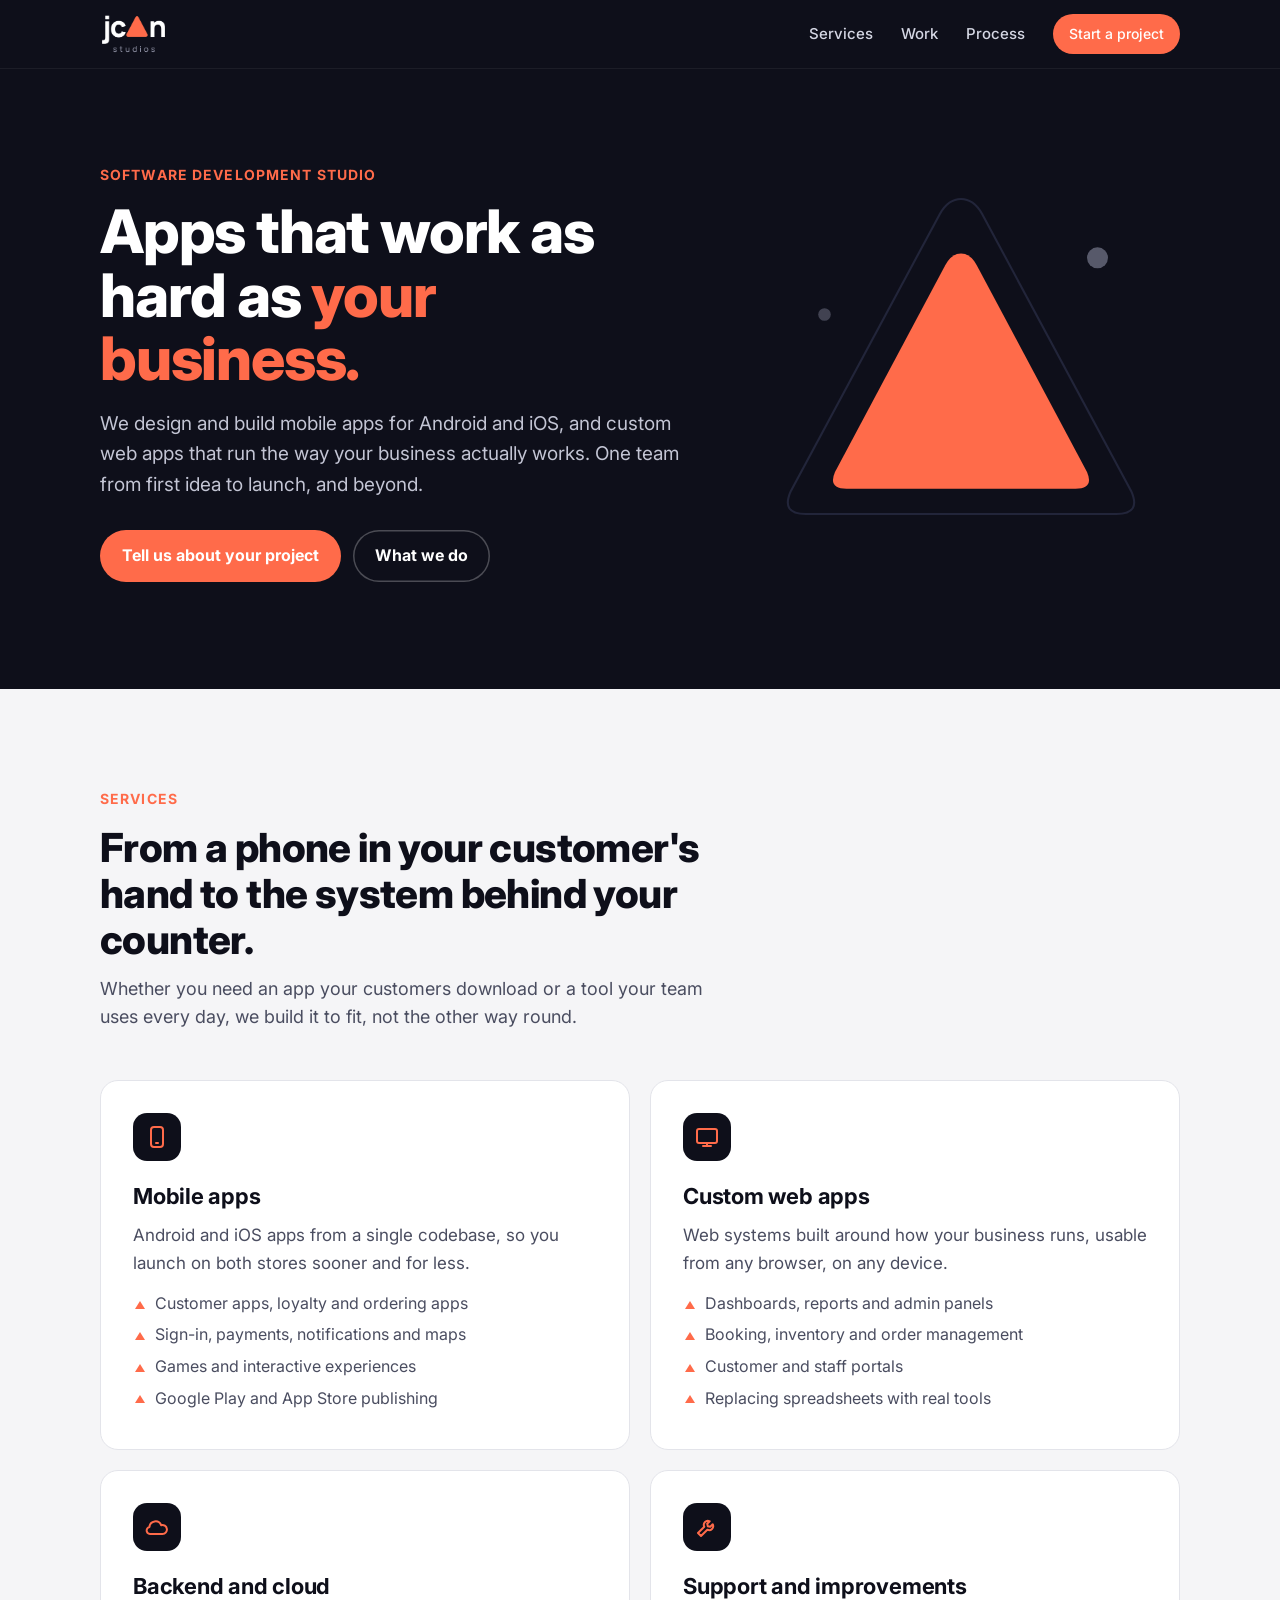
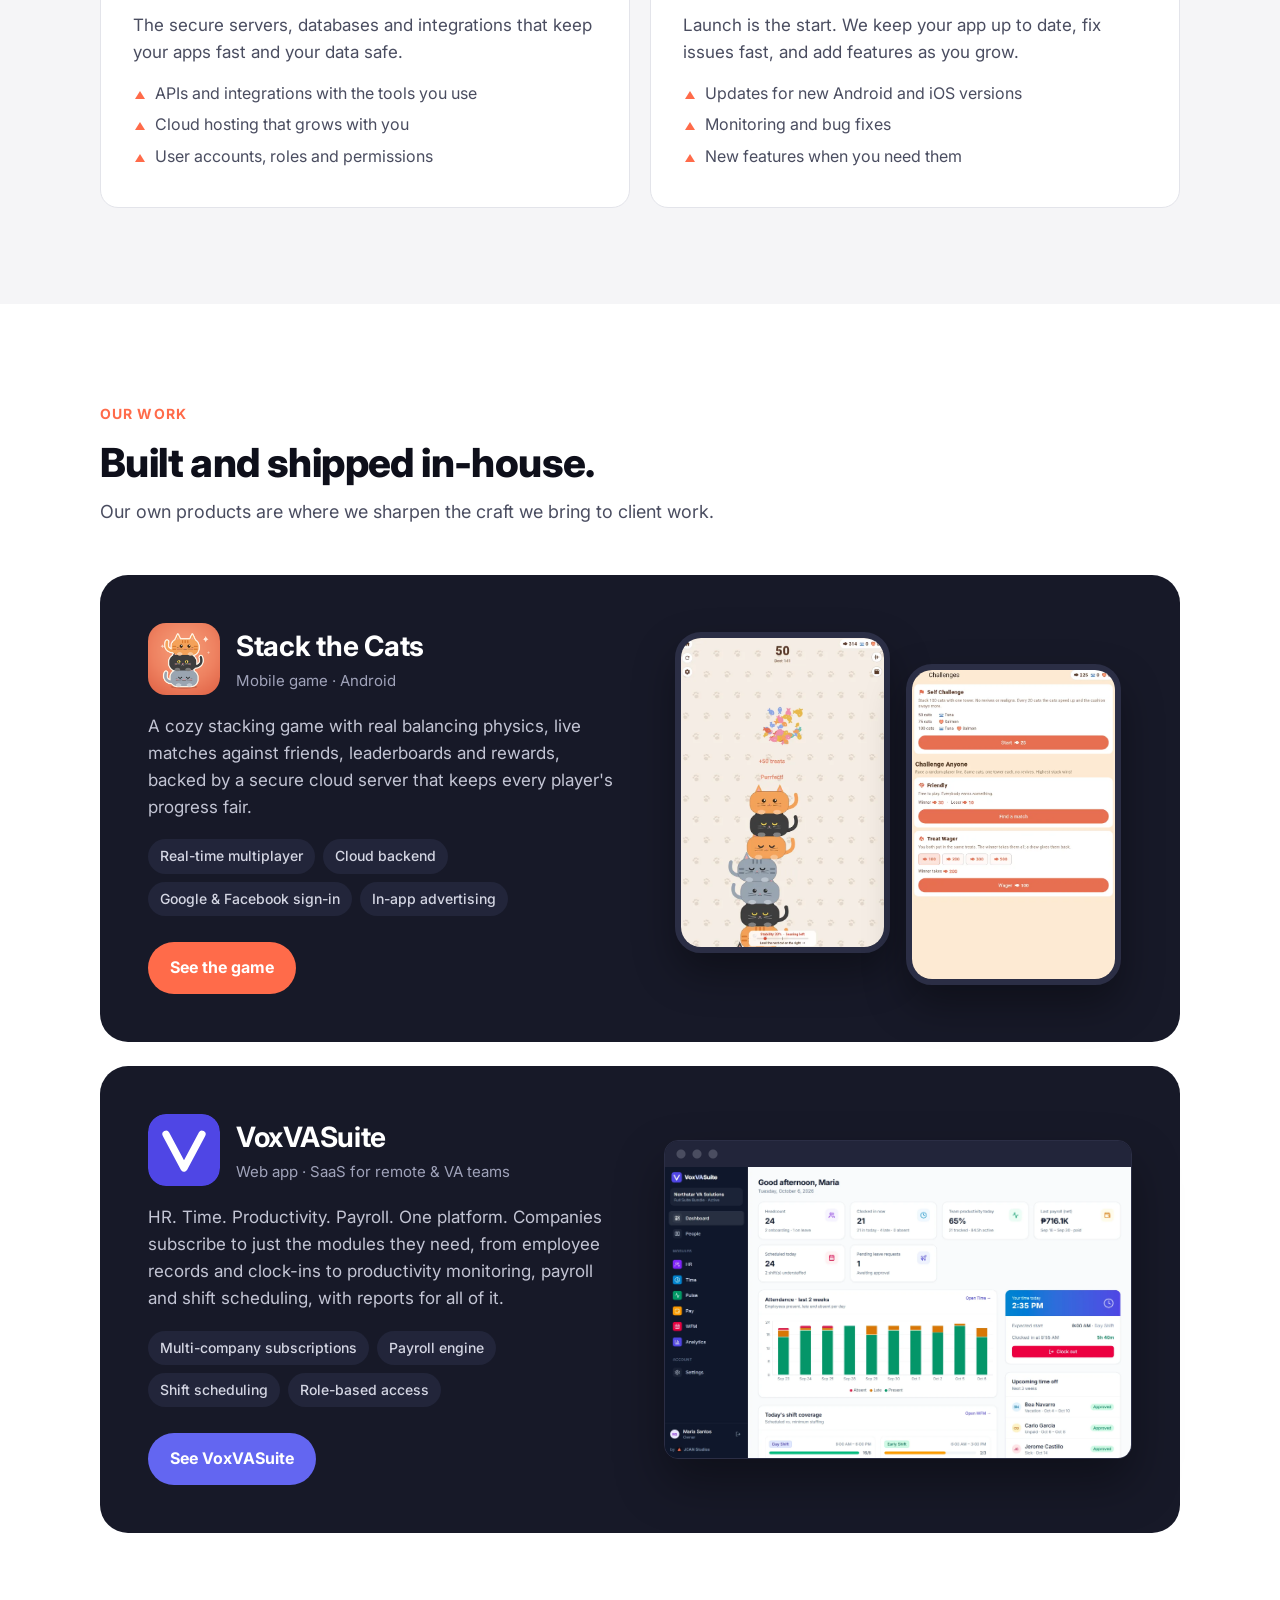
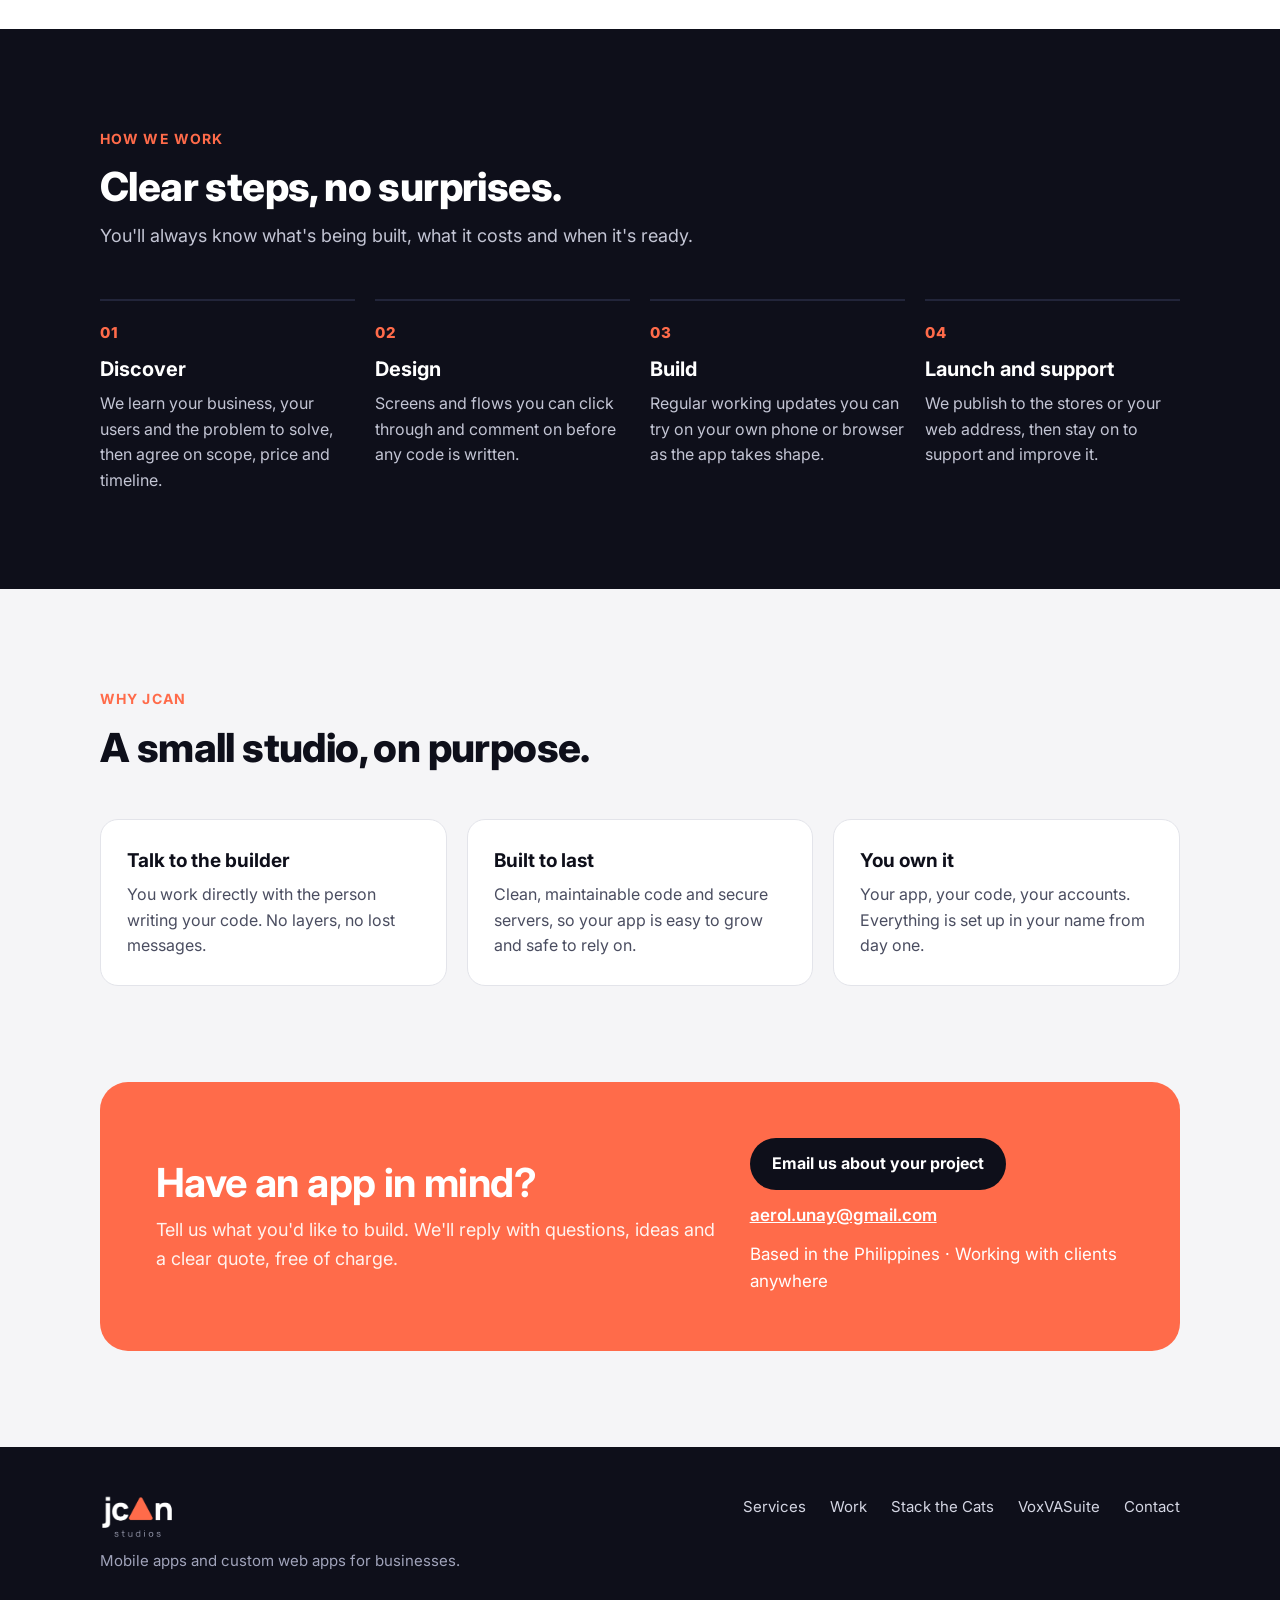
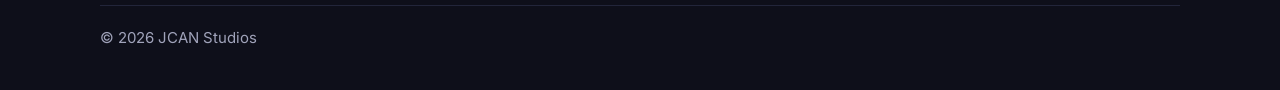
==== commit fc4de2d1: "Add VoxVASuite product page and Our work card VoxVASuite (HR, Time, Pulse, Pay, WFM and Analytics fo" ====
--- a/index.html
+++ b/index.html
@@ -137,6 +137,29 @@
           <img class="phone" src="assets/stc-challenges.webp" alt="Stack the Cats: live challenges and treat wagers" width="600" height="895" loading="lazy">
         </div>
       </div>
+
+      <div class="work vox">
+        <div>
+          <div class="app-head">
+            <img class="app-icon-svg" src="assets/voxvasuite-icon.svg" alt="" width="72" height="72">
+            <div>
+              <h3>VoxVASuite</h3>
+              <div class="tag">Web app · SaaS for remote &amp; VA teams</div>
+            </div>
+          </div>
+          <p>HR. Time. Productivity. Payroll. One platform. Companies subscribe to just the modules they need, from employee records and clock-ins to productivity monitoring, payroll and shift scheduling, with reports for all of it.</p>
+          <ul class="chips">
+            <li>Multi-company subscriptions</li>
+            <li>Payroll engine</li>
+            <li>Shift scheduling</li>
+            <li>Role-based access</li>
+          </ul>
+          <a class="btn" href="voxvasuite/">See VoxVASuite</a>
+        </div>
+        <div class="browser">
+          <img src="assets/vox-dashboard.webp" alt="VoxVASuite dashboard: headcount, clock-ins, team productivity, payroll and attendance at a glance" width="2160" height="1350" loading="lazy">
+        </div>
+      </div>
     </div>
   </section>
 
@@ -197,6 +220,7 @@
       <a href="#services">Services</a>
       <a href="#work">Work</a>
       <a href="stack-the-cats/">Stack the Cats</a>
+      <a href="voxvasuite/">VoxVASuite</a>
       <a href="#contact">Contact</a>
     </div>
     <div class="fine">© <span id="year">2026</span> JCAN Studios</div>
--- a/assets/site.css
+++ b/assets/site.css
@@ -519,3 +519,121 @@
 .lost h1 { font-size: 72px; margin: 0; color: var(--coral); }
 
 .lost p { color: #c3c5d4; margin: 8px 0 28px; }
+
+/* ---------- Web products (VoxVASuite) ---------- */
+.work + .work { margin-top: 24px; }
+
+.work .app-head .app-icon-svg { width: 72px; height: 72px; border-radius: 18px; }
+
+/* Desktop screenshot in a simple browser frame */
+.browser {
+  border-radius: 14px;
+  overflow: hidden;
+  background: var(--navy-2);
+  border: 1px solid #2b2e45;
+  box-shadow: 0 24px 48px rgba(0, 0, 0, 0.35);
+}
+
+.browser::before {
+  content: "";
+  display: block;
+  height: 26px;
+  background:
+    radial-gradient(circle at 16px 13px, #4a4d60 4px, transparent 5px),
+    radial-gradient(circle at 32px 13px, #4a4d60 4px, transparent 5px),
+    radial-gradient(circle at 48px 13px, #4a4d60 4px, transparent 5px),
+    var(--navy-3);
+}
+
+.browser img { width: 100%; aspect-ratio: 16 / 10; object-fit: cover; object-position: top left; }
+
+.vox { --vox: #6366f1; --vox-light: #a5b4fc; }
+
+.work.vox .btn { background: var(--vox); }
+
+.work.vox .btn:hover { background: #4f46e5; }
+
+/* Product page hero */
+.product-hero.vox-hero {
+  background: radial-gradient(60% 70% at 10% 0%, rgba(99, 102, 241, 0.32), transparent), var(--navy);
+  color: var(--white);
+}
+
+.product-hero.vox-hero .app-icon { box-shadow: 0 8px 24px rgba(79, 70, 229, 0.45); }
+
+.product-hero.vox-hero .tagline { color: var(--vox-light); font-weight: 700; font-size: 20px; margin: 0 0 12px; }
+
+.product-hero.vox-hero p.lead { color: #c3c5d4; }
+
+.product-hero.vox-hero .btn { background: var(--vox); }
+
+.product-hero.vox-hero .btn:hover { background: #4f46e5; }
+
+.product-hero.vox-hero .btn.ghost { background: transparent; }
+
+.product-hero.vox-hero .btn.ghost:hover { background: rgba(255, 255, 255, 0.06); }
+
+.product-hero.vox-hero .actions { display: flex; flex-wrap: wrap; gap: 12px; }
+
+.product-hero.vox-hero .note { color: var(--mist); }
+
+/* Module cards */
+.modules { display: grid; grid-template-columns: repeat(3, 1fr); gap: 20px; }
+
+.module { background: var(--white); border: 1px solid var(--line); border-radius: var(--radius); padding: 26px; }
+
+.module .m-icon { width: 44px; height: 44px; border-radius: 12px; display: grid; place-items: center; margin-bottom: 14px; }
+
+.module .m-icon svg { width: 22px; height: 22px; }
+
+.module h3 { margin: 0 0 4px; font-size: 19px; }
+
+.module .m-sum { margin: 0 0 12px; color: var(--ink-2); font-size: 16px; }
+
+.module ul { margin: 0; padding: 0; list-style: none; }
+
+.module li { position: relative; padding-left: 20px; margin: 4px 0; color: var(--ink-2); font-size: 15px; }
+
+.module li::before {
+  content: "";
+  position: absolute;
+  left: 2px;
+  top: 0.62em;
+  border-left: 5px solid transparent;
+  border-right: 5px solid transparent;
+  border-bottom: 8px solid var(--coral);
+}
+
+.module.included { border-style: dashed; border-color: #c7d2fe; background: #f5f6ff; }
+
+.module .pill { display: inline-block; margin-left: 6px; padding: 2px 8px; border-radius: 999px; background: #dcfce7; color: #166534; font-size: 12px; font-weight: 700; vertical-align: middle; }
+
+@media (max-width: 960px) { .modules { grid-template-columns: repeat(2, 1fr); } }
+
+@media (max-width: 640px) { .modules { grid-template-columns: 1fr; } }
+
+/* Screenshot gallery for web apps */
+.gallery { display: grid; grid-template-columns: repeat(2, minmax(0, 1fr)); gap: 28px; }
+
+.gallery figure { margin: 0; }
+
+.gallery figcaption { margin-top: 12px; color: var(--ink-2); font-size: 15px; }
+
+.gallery figcaption b { color: var(--ink); }
+
+.gallery .browser { box-shadow: 0 14px 30px rgba(14, 15, 26, 0.12); border-color: var(--line); }
+
+@media (max-width: 760px) { .gallery { grid-template-columns: 1fr; } }
+
+/* Plans */
+.plans { display: grid; grid-template-columns: repeat(3, 1fr); gap: 20px; }
+
+.plans div { background: var(--navy-2); border: 1px solid var(--navy-3); border-radius: var(--radius); padding: 26px; }
+
+.plans h3 { margin: 0 0 6px; font-size: 19px; }
+
+.plans p { margin: 0; color: #c3c5d4; font-size: 16px; }
+
+.plans .featured { border-color: #6366f1; box-shadow: inset 0 0 0 1px #6366f1; }
+
+@media (max-width: 860px) { .plans { grid-template-columns: 1fr; } }
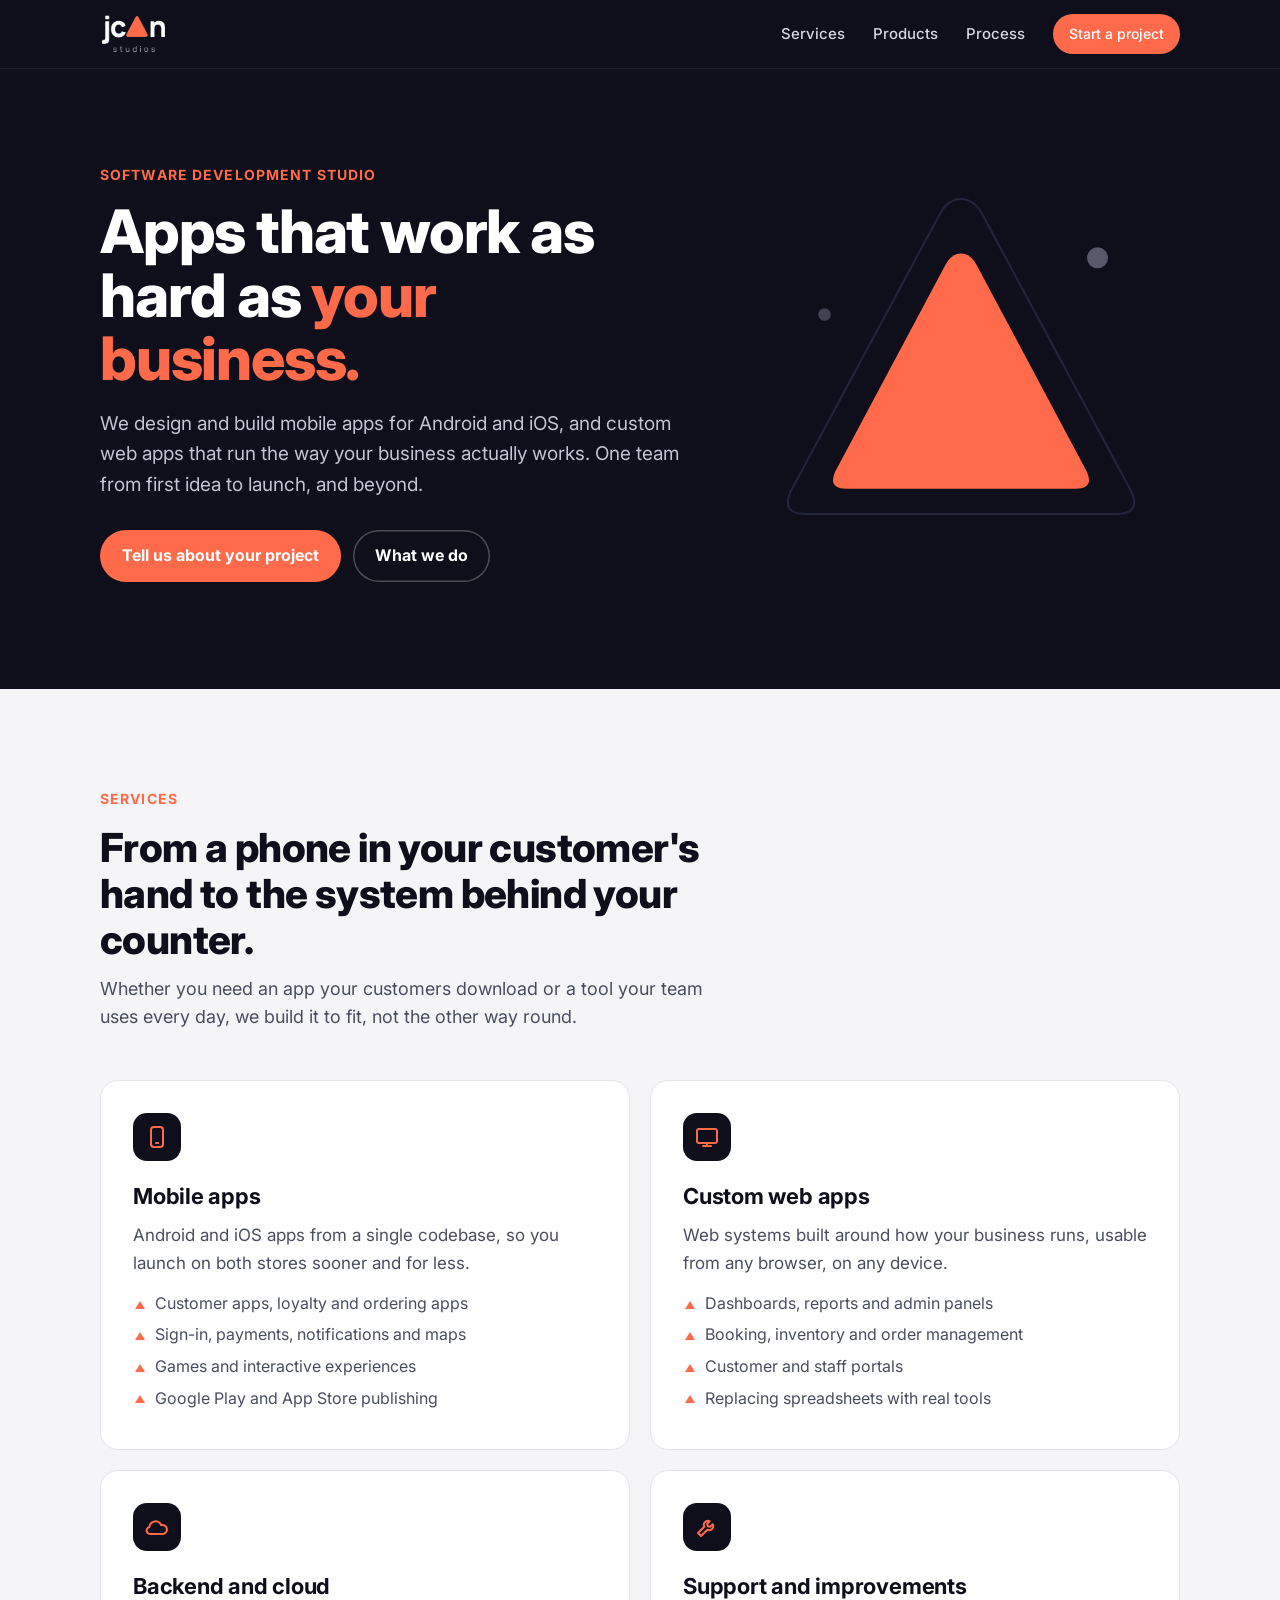
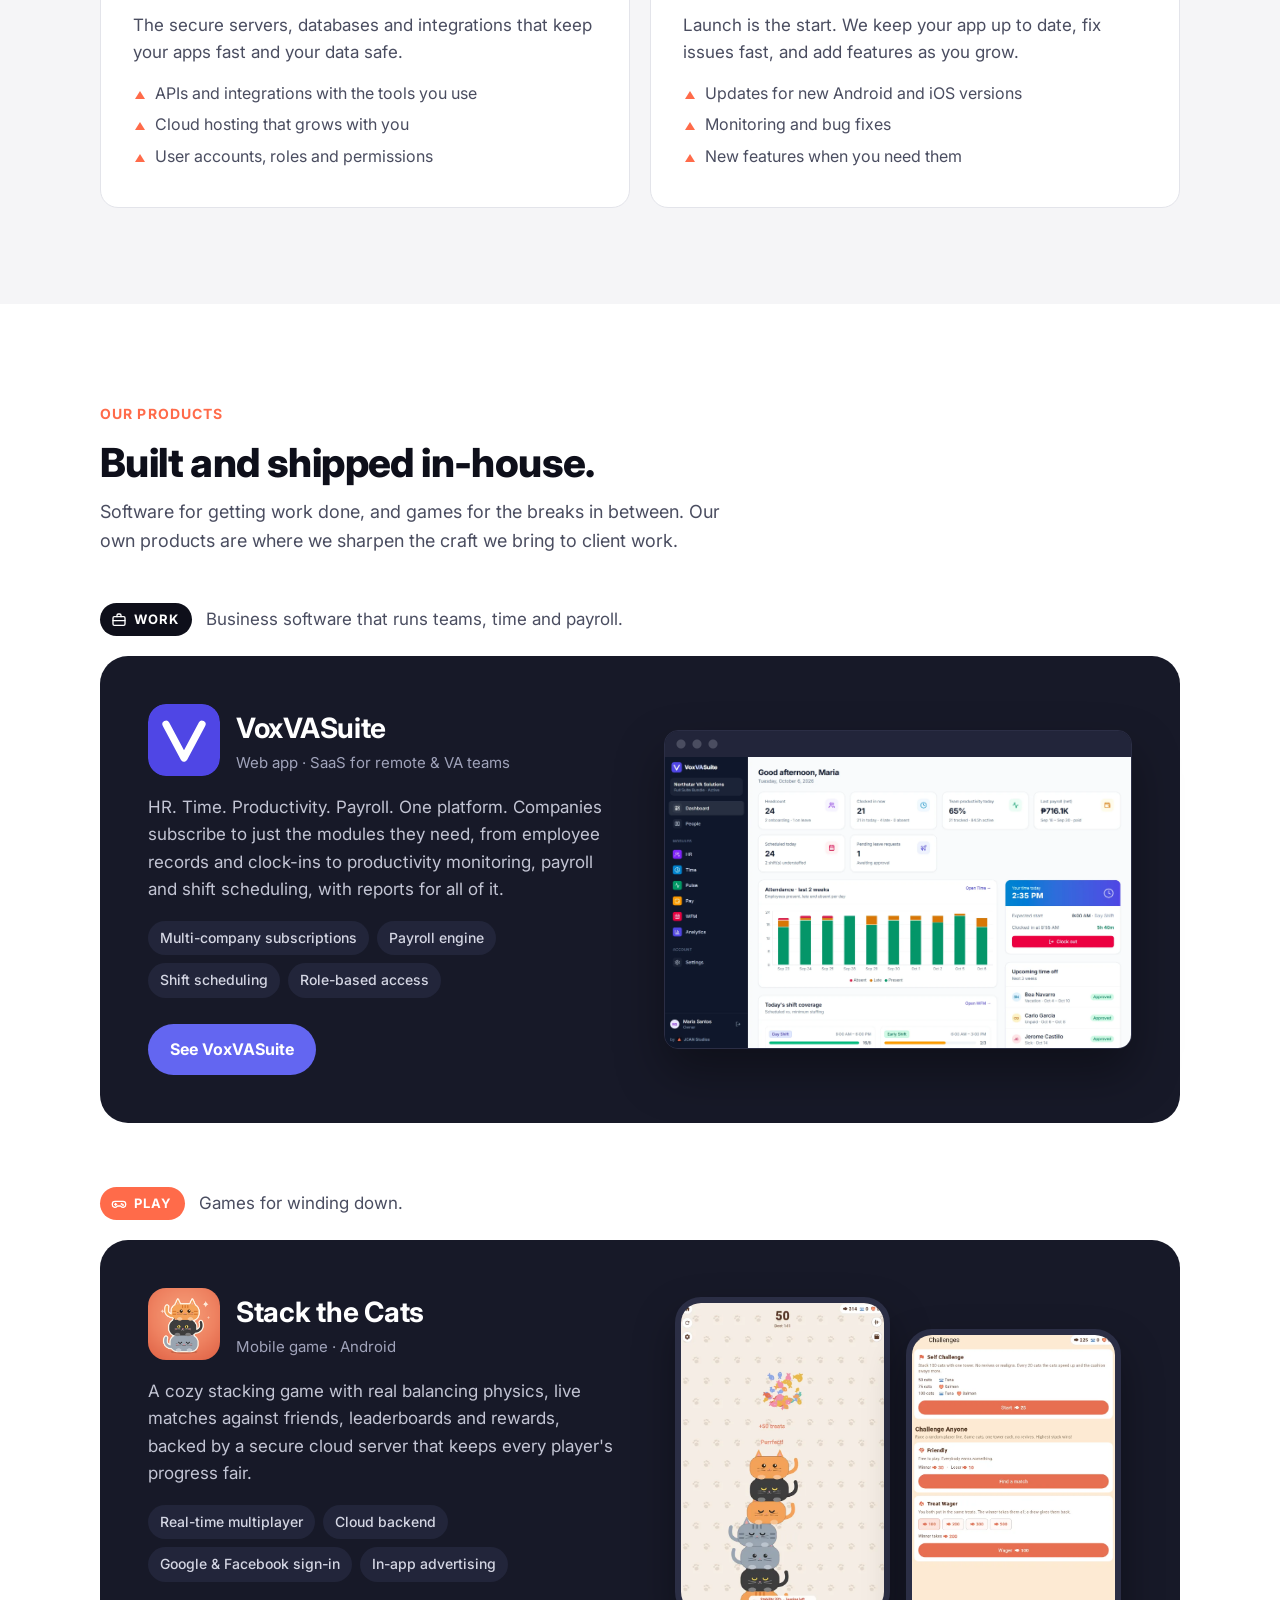
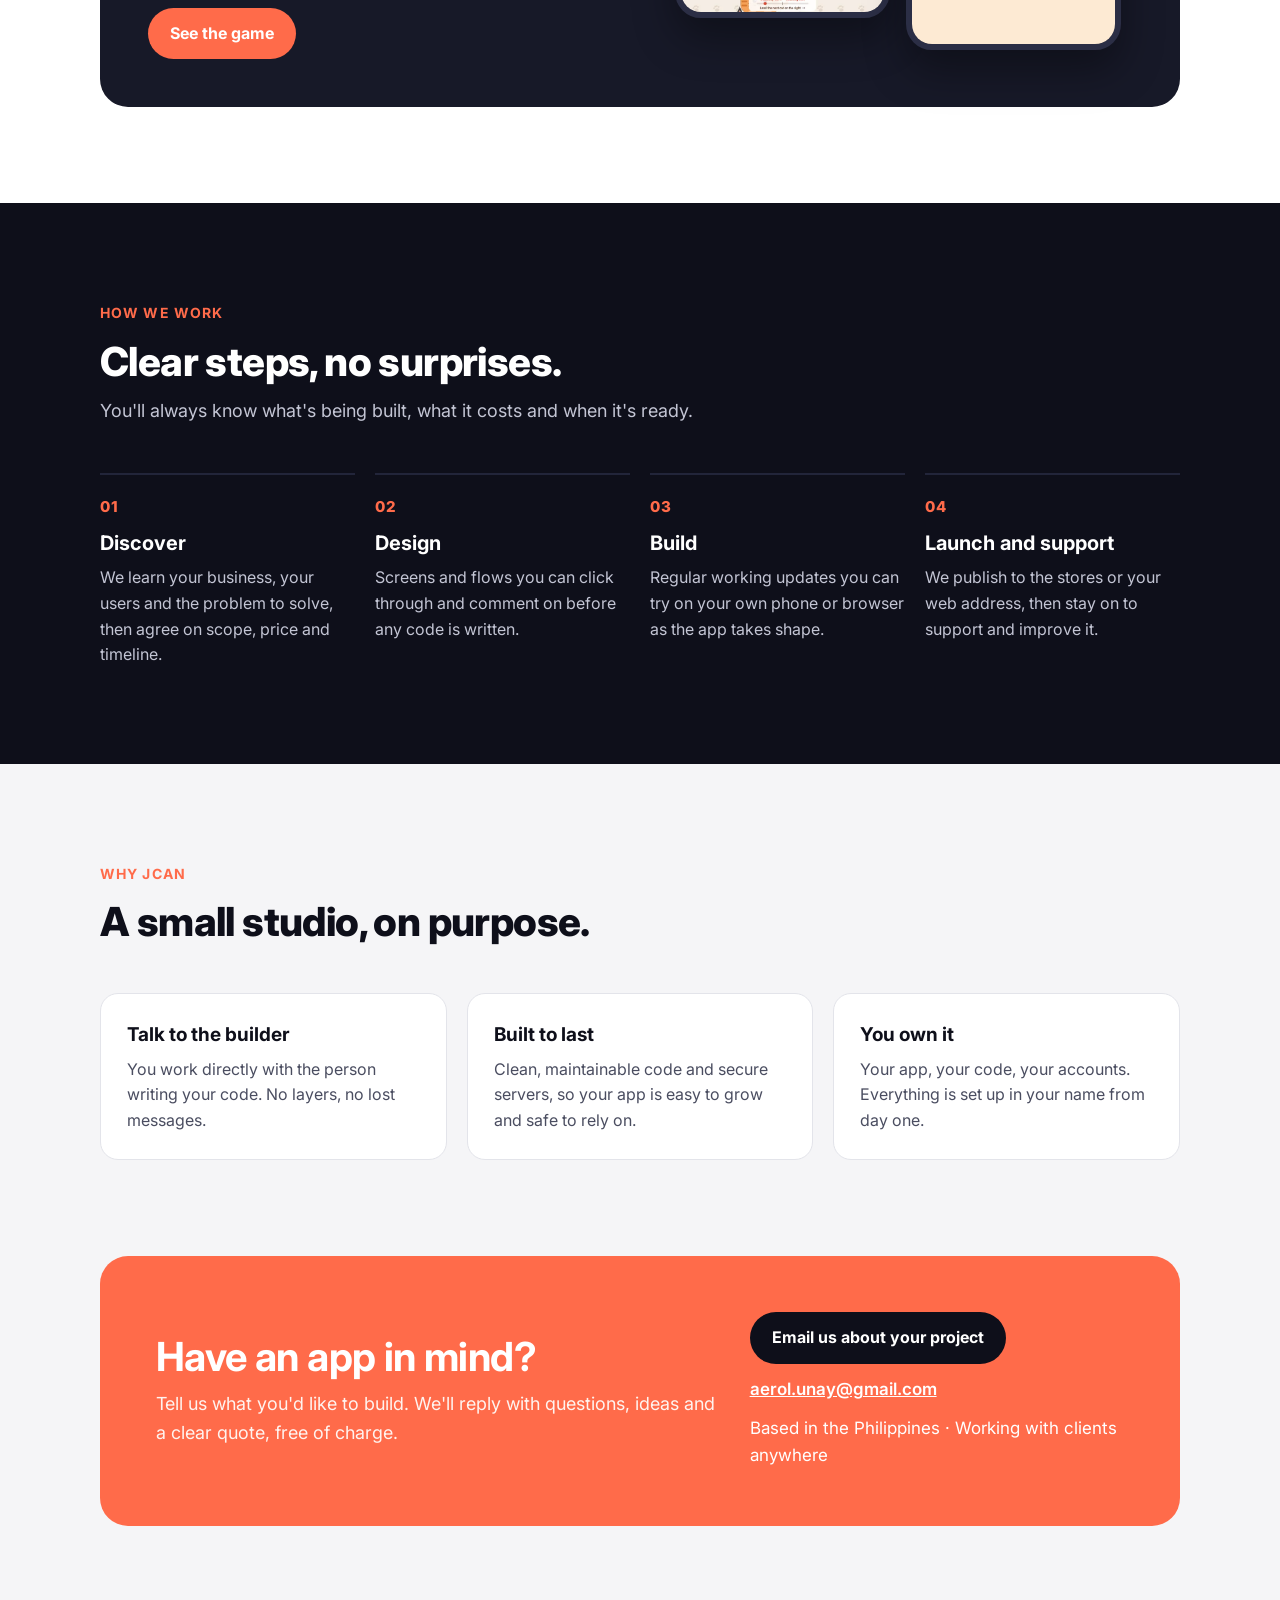
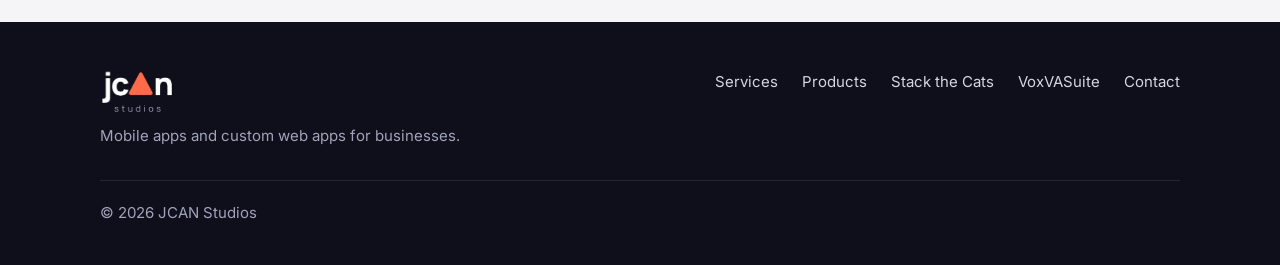
==== commit 8711a509: "Group products as Work or Play The home page's Our work section is now Our products, split into a Wo" ====
--- a/index.html
+++ b/index.html
@@ -23,7 +23,7 @@
     <a class="brand" href="/" aria-label="JCAN Studios home"><img src="assets/logo-dark.png" alt="JCAN Studios" width="380" height="222"></a>
     <nav class="nav">
       <a href="#services">Services</a>
-      <a href="#work">Work</a>
+      <a href="#products">Products</a>
       <a href="#process">Process</a>
       <a class="btn small" href="#contact">Start a project</a>
     </nav>
@@ -107,57 +107,70 @@
     </div>
   </section>
 
-  <section id="work" class="alt">
-    <div class="wrap">
-      <div class="section-head">
-        <span class="eyebrow">Our work</span>
+  <section id="products" class="alt">
+    <div class="wrap">
+      <div class="section-head">
+        <span class="eyebrow">Our products</span>
         <h2>Built and shipped in-house.</h2>
-        <p>Our own products are where we sharpen the craft we bring to client work.</p>
-      </div>
-      <div class="work">
-        <div>
-          <div class="app-head">
-            <img src="assets/stack-the-cats-icon.png" alt="" width="72" height="72">
-            <div>
-              <h3>Stack the Cats</h3>
-              <div class="tag">Mobile game · Android</div>
+        <p>Software for getting work done, and games for the breaks in between. Our own products are where we sharpen the craft we bring to client work.</p>
+      </div>
+
+      <div class="product-group" id="work">
+        <div class="group-head">
+          <span class="kind kind-work"><svg viewBox="0 0 24 24" aria-hidden="true"><rect x="3" y="7" width="18" height="13" rx="2"/><path d="M9 7V5a2 2 0 0 1 2-2h2a2 2 0 0 1 2 2v2M3 13h18"/></svg>Work</span>
+          <p>Business software that runs teams, time and payroll.</p>
+        </div>
+        <div class="work vox">
+          <div>
+            <div class="app-head">
+              <img class="app-icon-svg" src="assets/voxvasuite-icon.svg" alt="" width="72" height="72">
+              <div>
+                <h3>VoxVASuite</h3>
+                <div class="tag">Web app · SaaS for remote &amp; VA teams</div>
+              </div>
             </div>
-          </div>
-          <p>A cozy stacking game with real balancing physics, live matches against friends, leaderboards and rewards, backed by a secure cloud server that keeps every player's progress fair.</p>
-          <ul class="chips">
-            <li>Real-time multiplayer</li>
-            <li>Cloud backend</li>
-            <li>Google &amp; Facebook sign-in</li>
-            <li>In-app advertising</li>
-          </ul>
-          <a class="btn" href="stack-the-cats/">See the game</a>
-        </div>
-        <div class="phones">
-          <img class="phone" src="assets/stc-gameplay.webp" alt="Stack the Cats: a 50-cat tower earning treats" width="600" height="895" loading="lazy">
-          <img class="phone" src="assets/stc-challenges.webp" alt="Stack the Cats: live challenges and treat wagers" width="600" height="895" loading="lazy">
-        </div>
-      </div>
-
-      <div class="work vox">
-        <div>
-          <div class="app-head">
-            <img class="app-icon-svg" src="assets/voxvasuite-icon.svg" alt="" width="72" height="72">
-            <div>
-              <h3>VoxVASuite</h3>
-              <div class="tag">Web app · SaaS for remote &amp; VA teams</div>
+            <p>HR. Time. Productivity. Payroll. One platform. Companies subscribe to just the modules they need, from employee records and clock-ins to productivity monitoring, payroll and shift scheduling, with reports for all of it.</p>
+            <ul class="chips">
+              <li>Multi-company subscriptions</li>
+              <li>Payroll engine</li>
+              <li>Shift scheduling</li>
+              <li>Role-based access</li>
+            </ul>
+            <a class="btn" href="voxvasuite/">See VoxVASuite</a>
+          </div>
+          <div class="browser">
+            <img src="assets/vox-dashboard.webp" alt="VoxVASuite dashboard: headcount, clock-ins, team productivity, payroll and attendance at a glance" width="2160" height="1350" loading="lazy">
+          </div>
+        </div>
+      </div>
+
+      <div class="product-group" id="play">
+        <div class="group-head">
+          <span class="kind kind-play"><svg viewBox="0 0 24 24" aria-hidden="true"><path d="M6 8h12a4 4 0 0 1 4 4v1a4 4 0 0 1-7 2.6L14 15h-4l-1 .6A4 4 0 0 1 2 13v-1a4 4 0 0 1 4-4z"/><path d="M7 11v3M5.5 12.5h3"/><circle cx="16" cy="12" r=".6"/><circle cx="18" cy="13.5" r=".6"/></svg>Play</span>
+          <p>Games for winding down.</p>
+        </div>
+        <div class="work">
+          <div>
+            <div class="app-head">
+              <img src="assets/stack-the-cats-icon.png" alt="" width="72" height="72">
+              <div>
+                <h3>Stack the Cats</h3>
+                <div class="tag">Mobile game · Android</div>
+              </div>
             </div>
-          </div>
-          <p>HR. Time. Productivity. Payroll. One platform. Companies subscribe to just the modules they need, from employee records and clock-ins to productivity monitoring, payroll and shift scheduling, with reports for all of it.</p>
-          <ul class="chips">
-            <li>Multi-company subscriptions</li>
-            <li>Payroll engine</li>
-            <li>Shift scheduling</li>
-            <li>Role-based access</li>
-          </ul>
-          <a class="btn" href="voxvasuite/">See VoxVASuite</a>
-        </div>
-        <div class="browser">
-          <img src="assets/vox-dashboard.webp" alt="VoxVASuite dashboard: headcount, clock-ins, team productivity, payroll and attendance at a glance" width="2160" height="1350" loading="lazy">
+            <p>A cozy stacking game with real balancing physics, live matches against friends, leaderboards and rewards, backed by a secure cloud server that keeps every player's progress fair.</p>
+            <ul class="chips">
+              <li>Real-time multiplayer</li>
+              <li>Cloud backend</li>
+              <li>Google &amp; Facebook sign-in</li>
+              <li>In-app advertising</li>
+            </ul>
+            <a class="btn" href="stack-the-cats/">See the game</a>
+          </div>
+          <div class="phones">
+            <img class="phone" src="assets/stc-gameplay.webp" alt="Stack the Cats: a 50-cat tower earning treats" width="600" height="895" loading="lazy">
+            <img class="phone" src="assets/stc-challenges.webp" alt="Stack the Cats: live challenges and treat wagers" width="600" height="895" loading="lazy">
+          </div>
         </div>
       </div>
     </div>
@@ -218,7 +231,7 @@
     </div>
     <div class="links">
       <a href="#services">Services</a>
-      <a href="#work">Work</a>
+      <a href="#products">Products</a>
       <a href="stack-the-cats/">Stack the Cats</a>
       <a href="voxvasuite/">VoxVASuite</a>
       <a href="#contact">Contact</a>
--- a/assets/site.css
+++ b/assets/site.css
@@ -513,6 +513,45 @@
   font-size: 15px;
 }
 
+/* ---------- Product kinds: Work and Play ---------- */
+.kind {
+  display: inline-flex;
+  align-items: center;
+  gap: 7px;
+  padding: 6px 13px 6px 11px;
+  border-radius: 999px;
+  font-size: 13px;
+  font-weight: 700;
+  letter-spacing: 0.08em;
+  text-transform: uppercase;
+  text-decoration: none;
+  color: var(--white);
+}
+
+.kind svg { width: 16px; height: 16px; fill: none; stroke: currentColor; stroke-width: 2; stroke-linecap: round; stroke-linejoin: round; }
+
+.kind-work { background: var(--navy); }
+
+.kind-play { background: var(--coral); }
+
+.product-hero .kind { margin-bottom: 16px; }
+
+.product-hero .app-icon + .kind { display: flex; width: fit-content; }
+
+.product-hero.vox-hero .kind-work { background: rgba(255, 255, 255, 0.1); box-shadow: inset 0 0 0 1px rgba(255, 255, 255, 0.18); }
+
+a.kind:hover { filter: brightness(1.1); }
+
+.product-group + .product-group { margin-top: 64px; }
+
+.group-head { display: flex; flex-wrap: wrap; align-items: center; gap: 10px 14px; margin-bottom: 20px; }
+
+.group-head p { margin: 0; color: var(--ink-2); }
+
+@media (max-width: 760px) {
+  .product-group + .product-group { margin-top: 48px; }
+}
+
 /* ---------- 404 ---------- */
 .lost { min-height: 70vh; display: grid; place-items: center; text-align: center; background: var(--navy); color: var(--white); padding: 64px 20px; }
 
@@ -521,8 +560,6 @@
 .lost p { color: #c3c5d4; margin: 8px 0 28px; }
 
 /* ---------- Web products (VoxVASuite) ---------- */
-.work + .work { margin-top: 24px; }
-
 .work .app-head .app-icon-svg { width: 72px; height: 72px; border-radius: 18px; }
 
 /* Desktop screenshot in a simple browser frame */
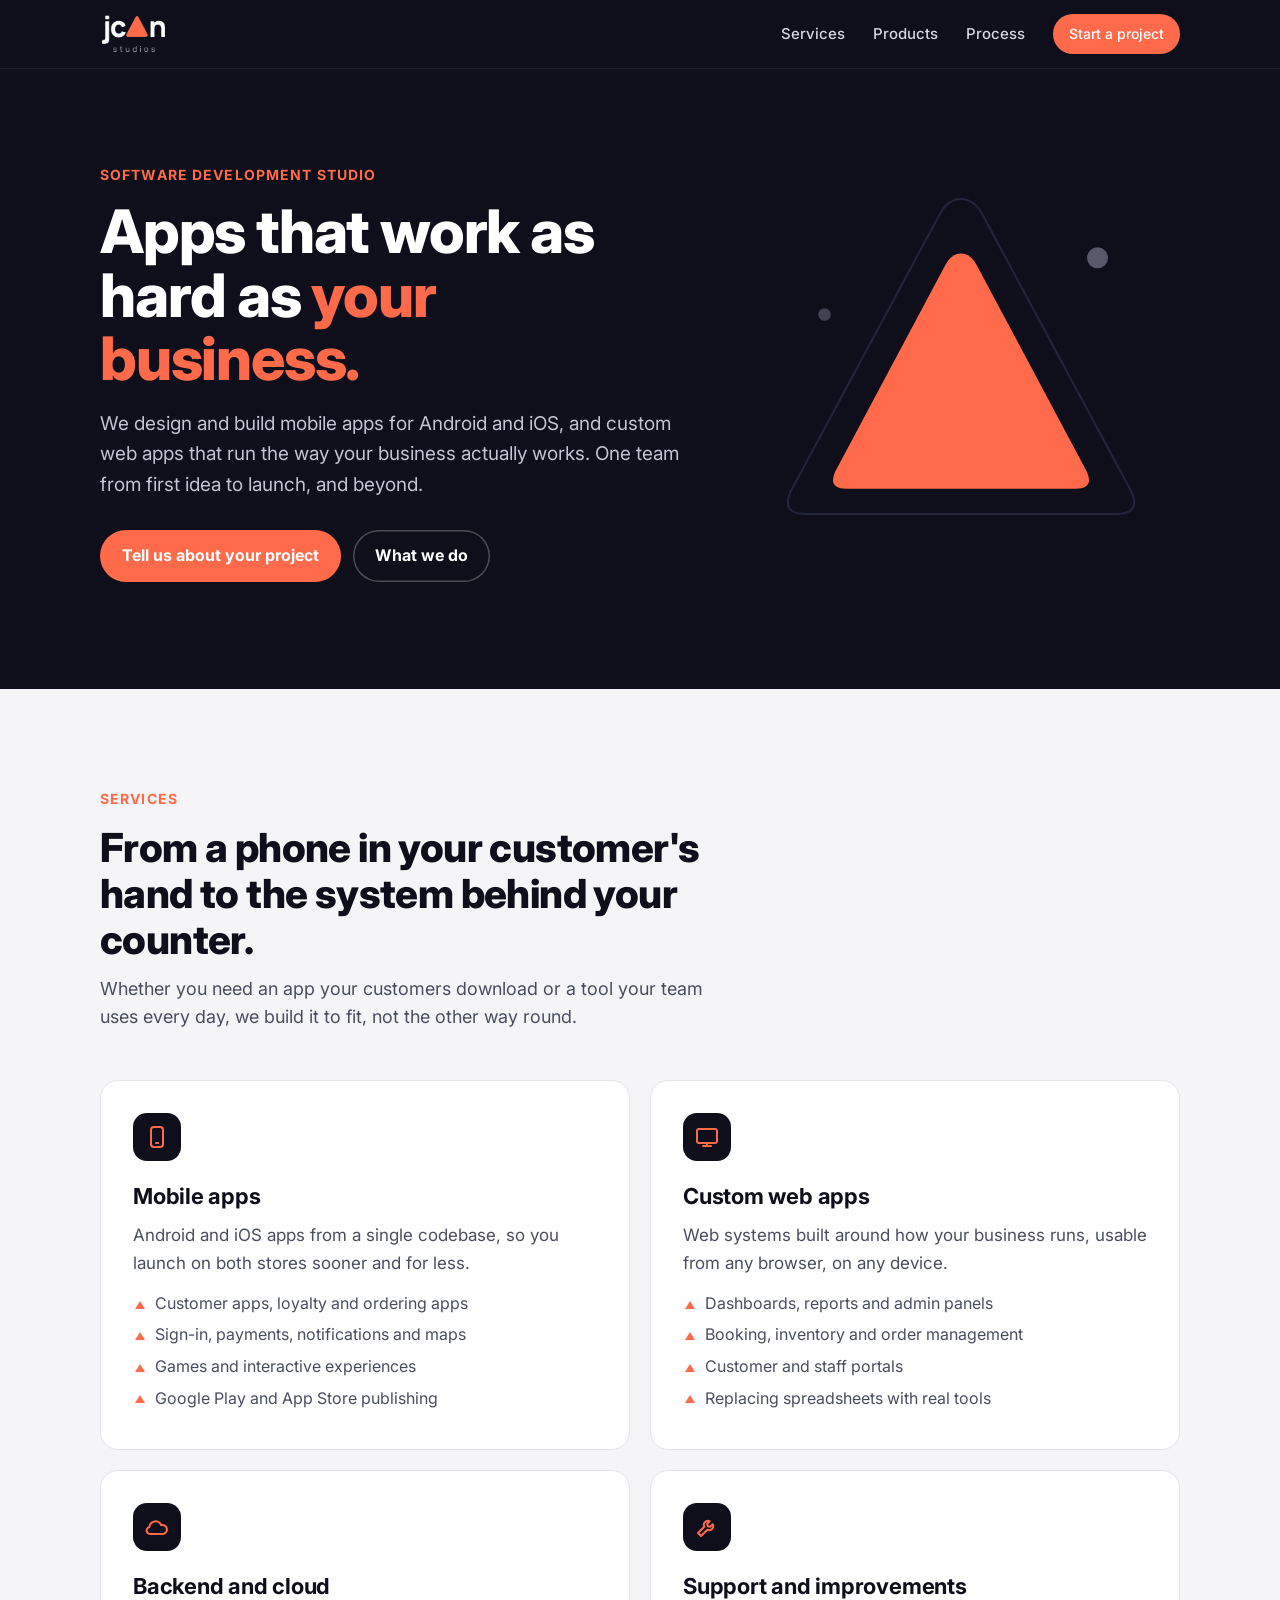
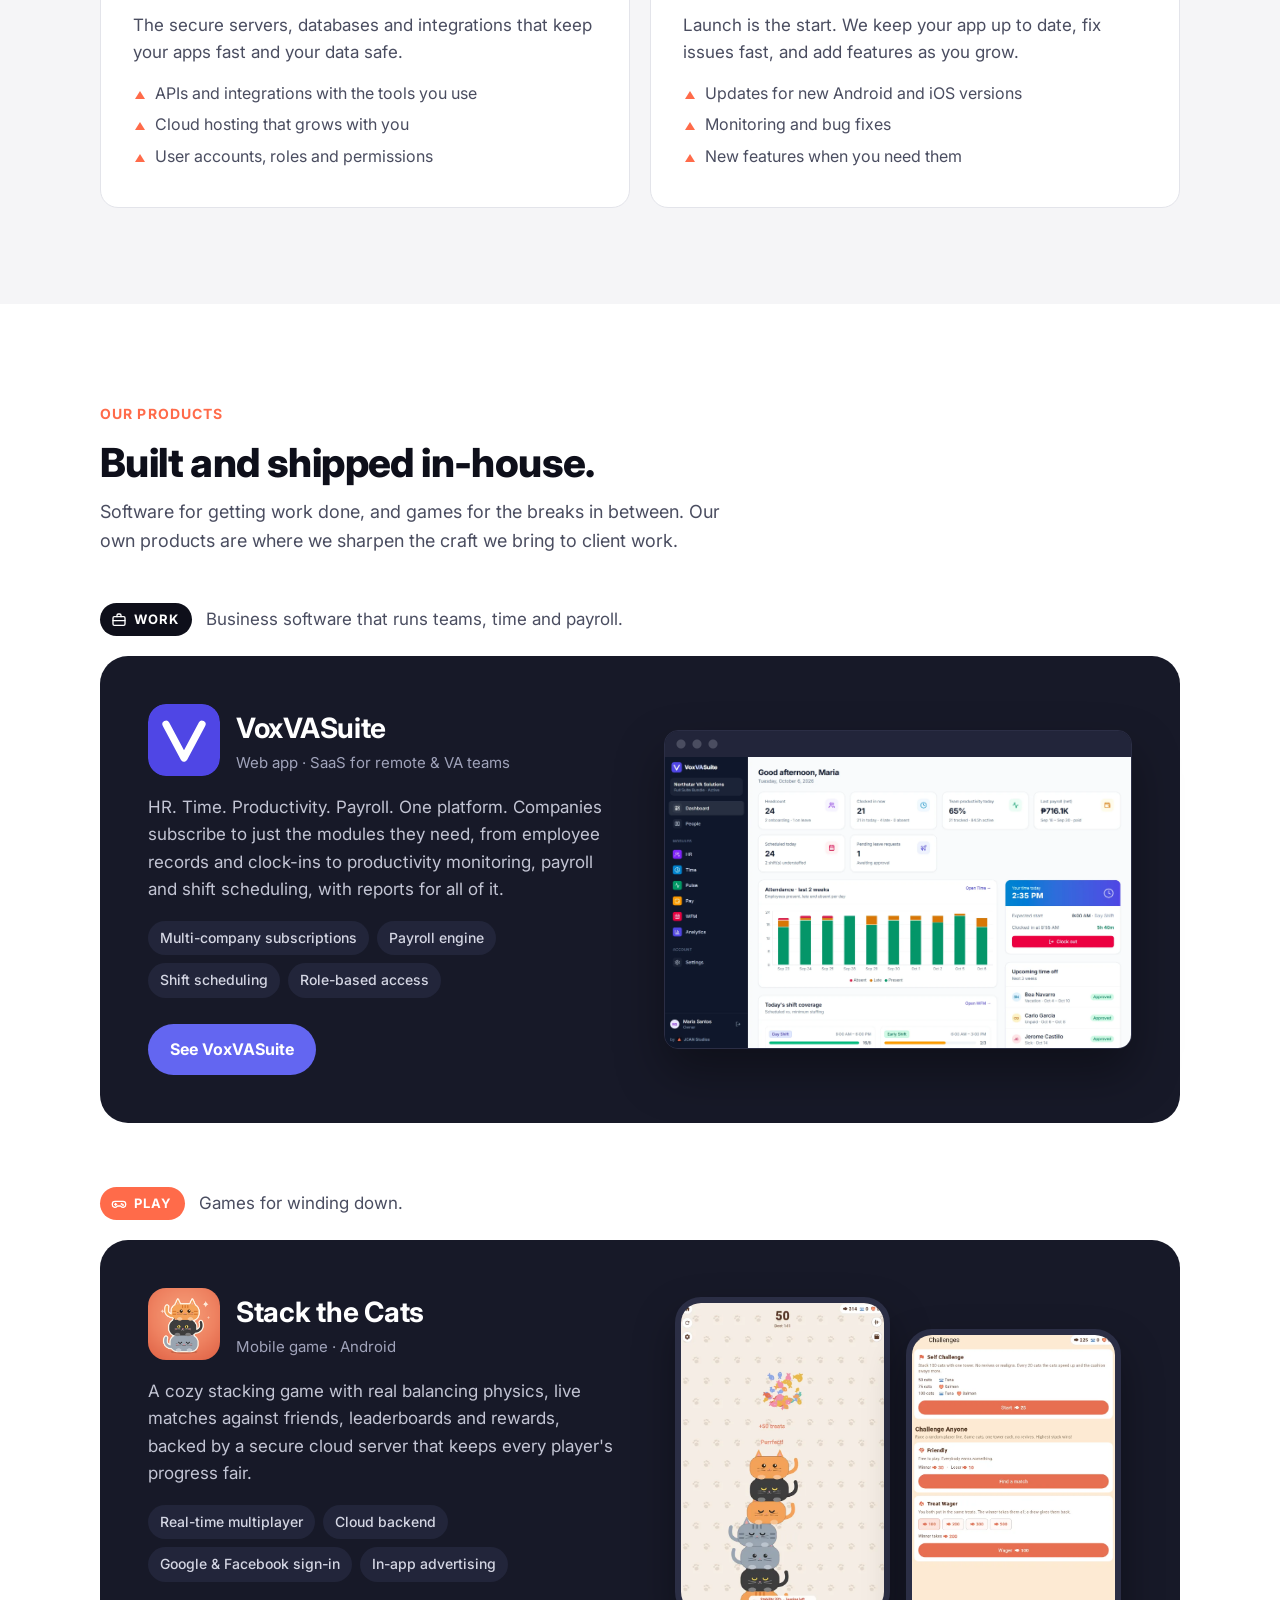
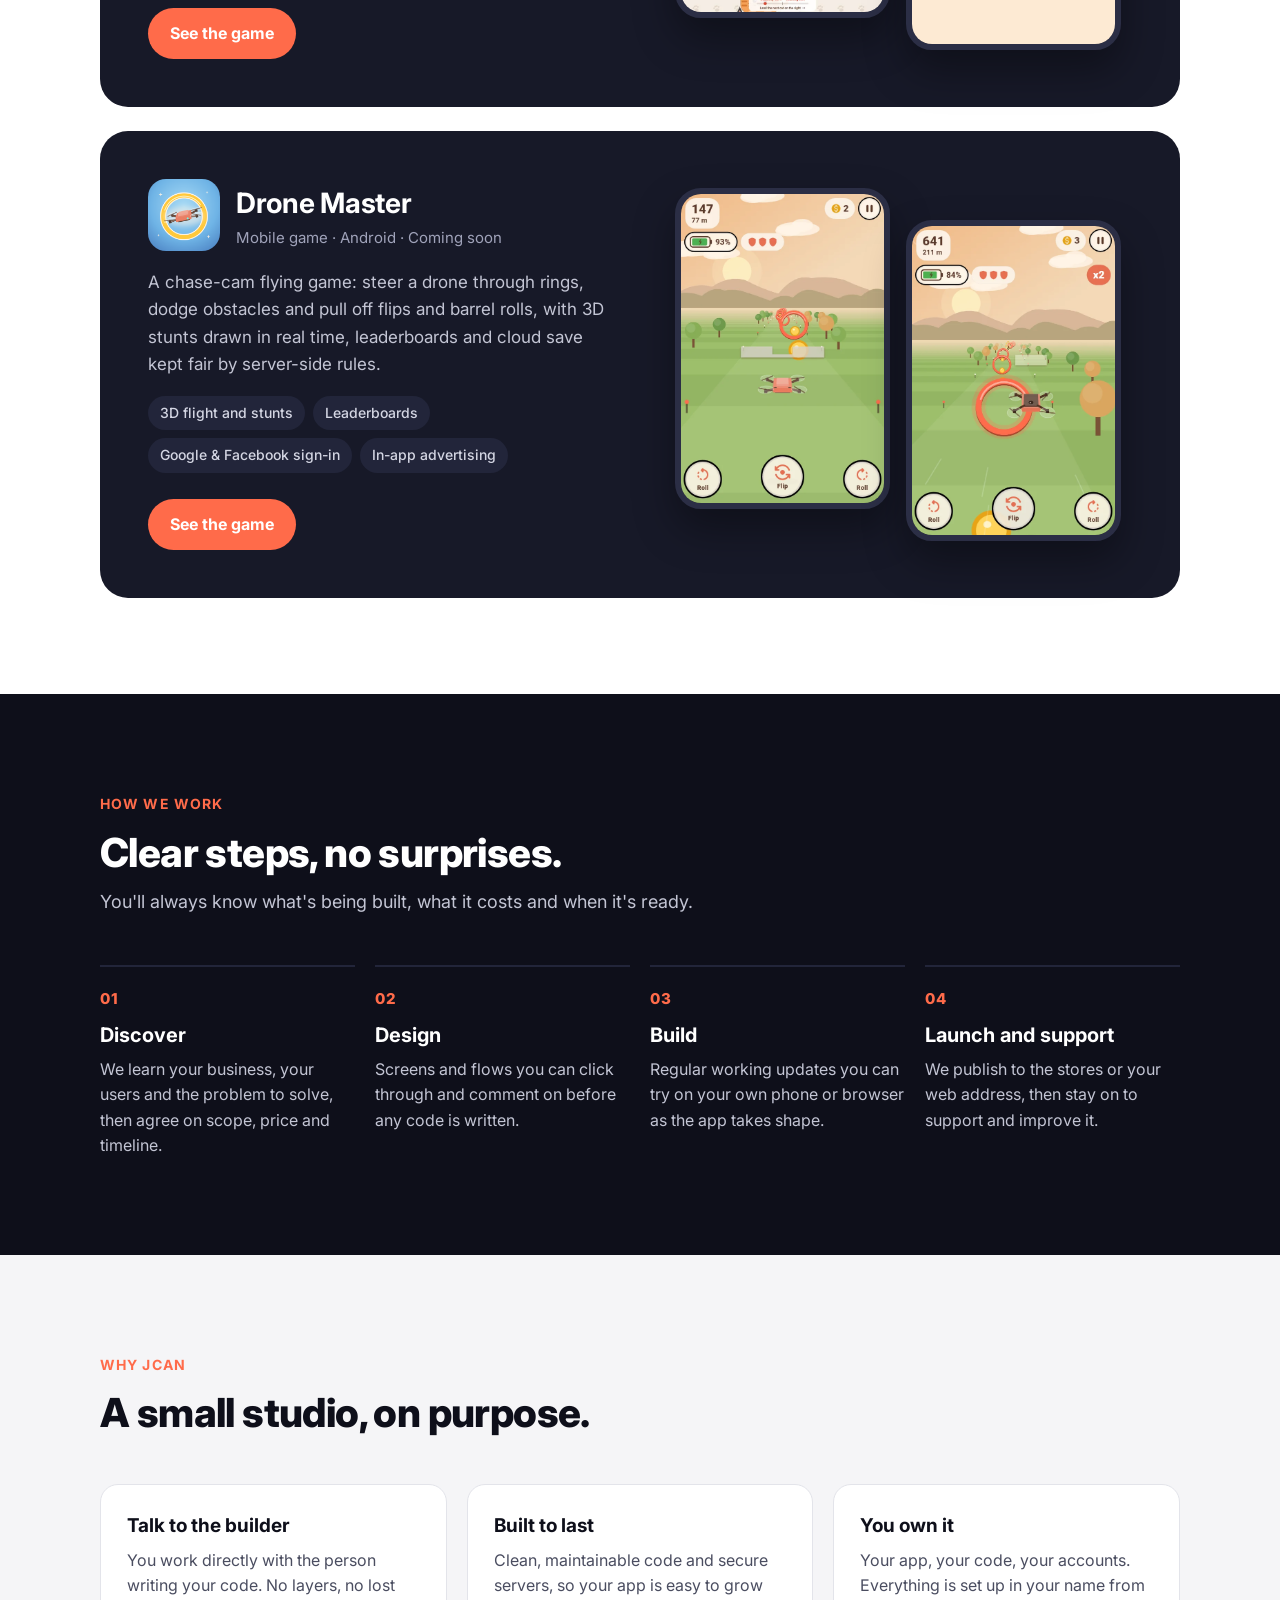
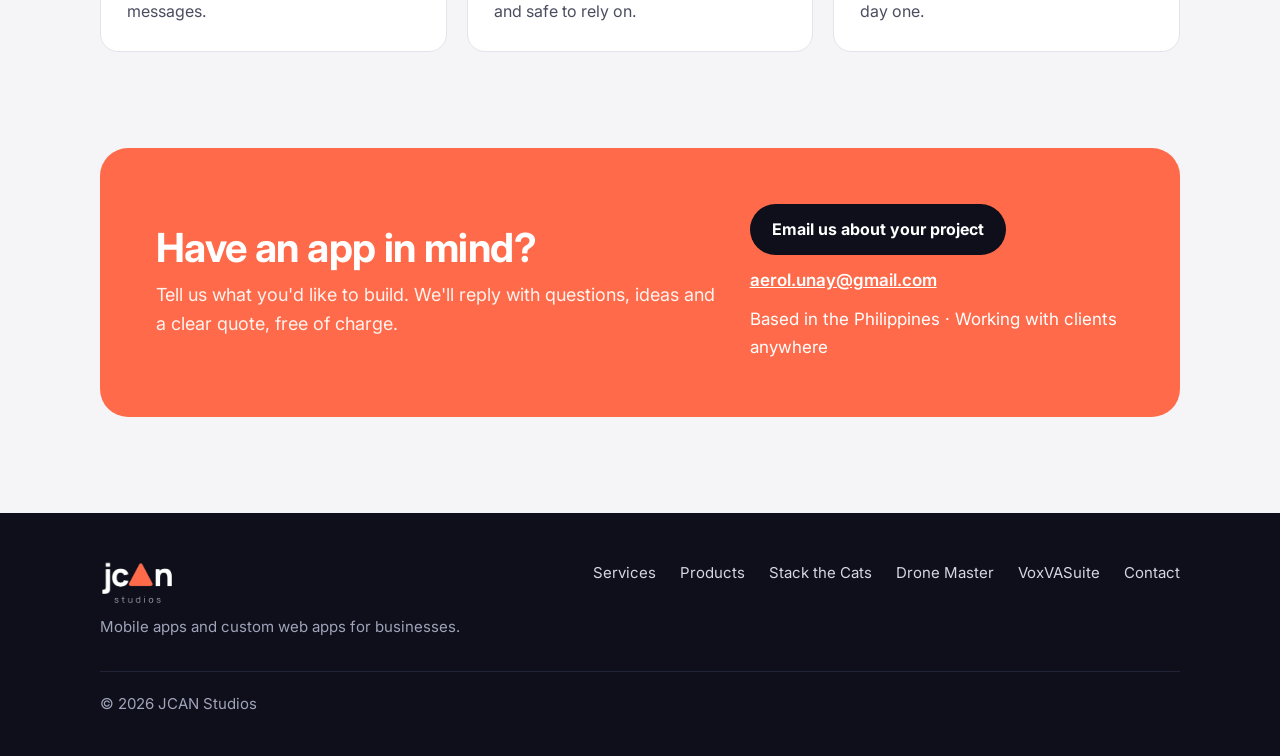
==== commit 6b6a52d4: "Drone Master: game page, home page card, updated privacy pages - drone-master/index.html: the game p" ====
--- a/index.html
+++ b/index.html
@@ -172,6 +172,29 @@
             <img class="phone" src="assets/stc-challenges.webp" alt="Stack the Cats: live challenges and treat wagers" width="600" height="895" loading="lazy">
           </div>
         </div>
+        <div class="work" style="margin-top:24px">
+          <div>
+            <div class="app-head">
+              <img src="assets/drone-master-icon.png" alt="" width="72" height="72">
+              <div>
+                <h3>Drone Master</h3>
+                <div class="tag">Mobile game · Android · Coming soon</div>
+              </div>
+            </div>
+            <p>A chase-cam flying game: steer a drone through rings, dodge obstacles and pull off flips and barrel rolls, with 3D stunts drawn in real time, leaderboards and cloud save kept fair by server-side rules.</p>
+            <ul class="chips">
+              <li>3D flight and stunts</li>
+              <li>Leaderboards</li>
+              <li>Google &amp; Facebook sign-in</li>
+              <li>In-app advertising</li>
+            </ul>
+            <a class="btn" href="drone-master/">See the game</a>
+          </div>
+          <div class="phones">
+            <img class="phone" src="assets/dm-rings.webp" alt="Drone Master: flying through rings over a sunset meadow" width="600" height="895" loading="lazy">
+            <img class="phone" src="assets/dm-flip.webp" alt="Drone Master: a flip between rings" width="600" height="895" loading="lazy">
+          </div>
+        </div>
       </div>
     </div>
   </section>
@@ -233,6 +256,7 @@
       <a href="#services">Services</a>
       <a href="#products">Products</a>
       <a href="stack-the-cats/">Stack the Cats</a>
+      <a href="drone-master/">Drone Master</a>
       <a href="voxvasuite/">VoxVASuite</a>
       <a href="#contact">Contact</a>
     </div>
